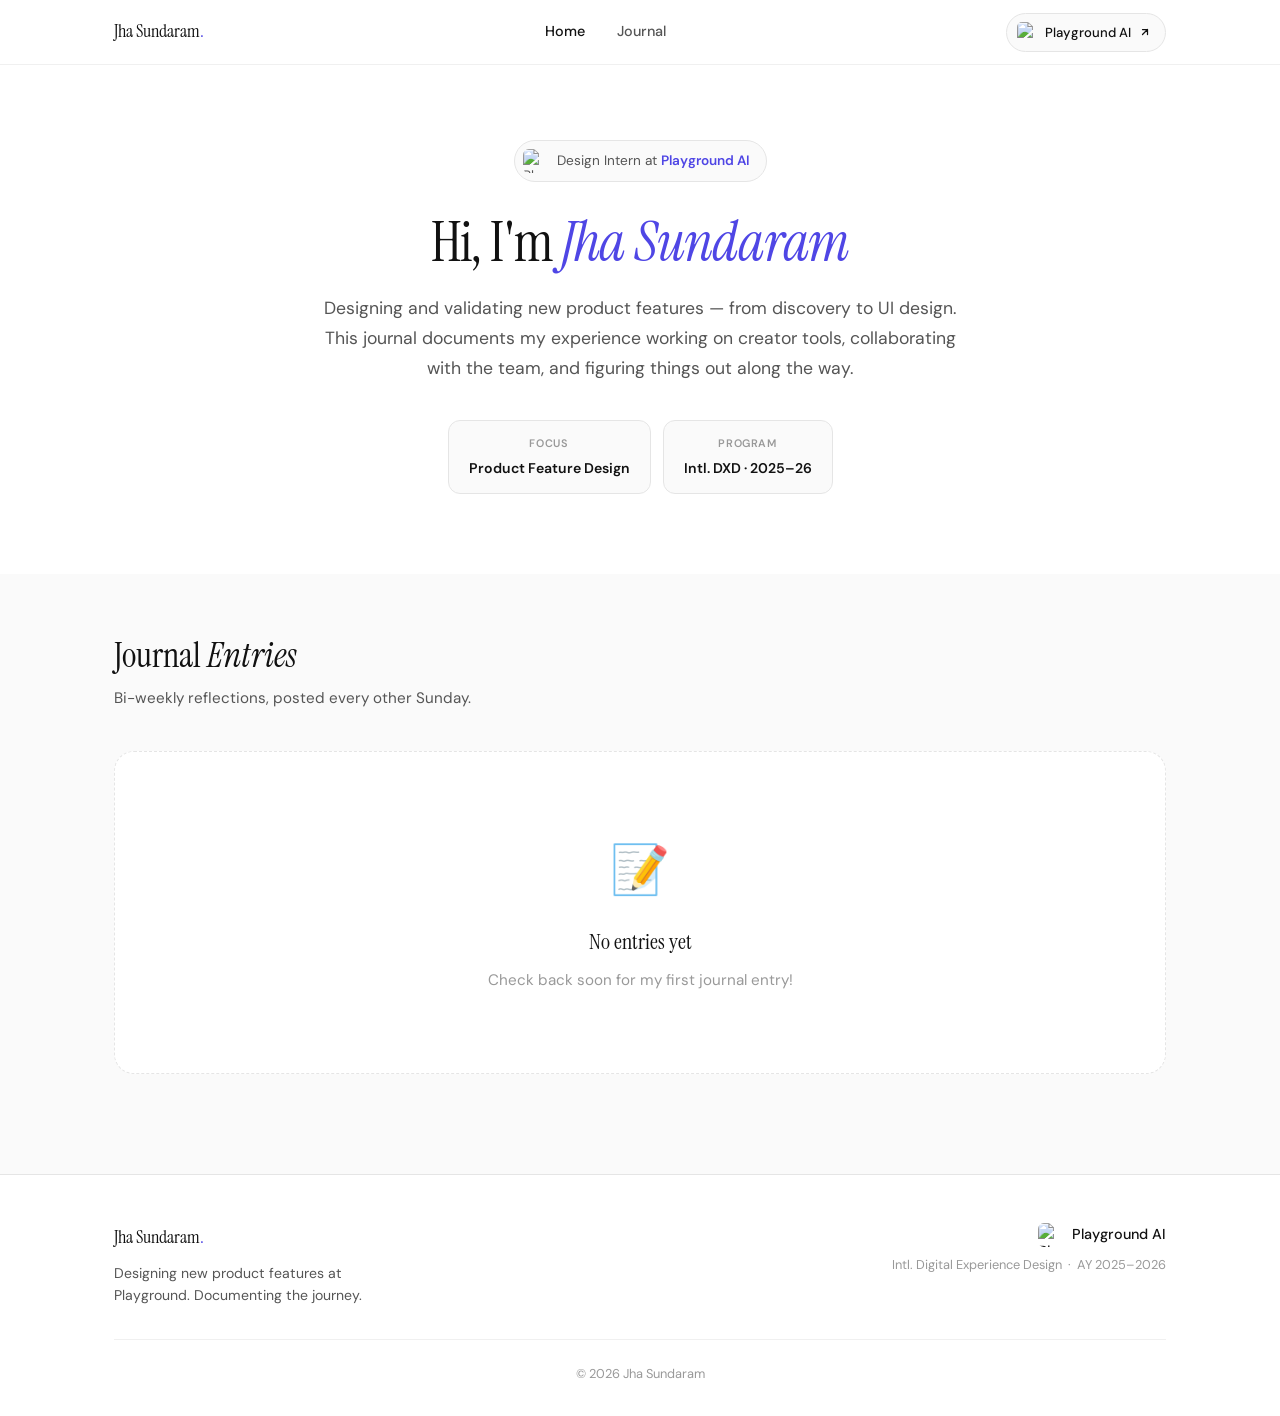
==== index.html @ 13c5e52f "Initial commit: Internship blog with Supabase backend" ====
<!DOCTYPE html>
<html lang="en">
<head>
  <meta charset="UTF-8">
  <meta name="viewport" content="width=device-width, initial-scale=1.0">
  <title>Jha Sundaram — Internship Journal</title>
  <link rel="preconnect" href="https://fonts.googleapis.com">
  <link rel="preconnect" href="https://fonts.gstatic.com" crossorigin>
  <link href="https://fonts.googleapis.com/css2?family=DM+Sans:ital,opsz,wght@0,9..40,400;0,9..40,500;0,9..40,600;0,9..40,700;1,9..40,400;1,9..40,500&family=Instrument+Serif:ital@0;1&display=swap" rel="stylesheet">
  <link rel="stylesheet" href="style.css">
</head>
<body>

  <!-- Navigation -->
  <nav class="nav">
    <div class="nav-container">
      <a href="#" class="nav-logo">Jha Sundaram<span>.</span></a>
      <div class="nav-links">
        <a href="#" class="active">Home</a>
        <a href="#journal">Journal</a>
      </div>
      <a href="https://playground.com" target="_blank" rel="noopener" class="nav-cta">
        <img src="https://cdn-1.webcatalog.io/catalog/playground-ai/playground-ai-icon-filled-256.webp?v=1714776725001" alt="Playground AI" class="nav-cta-logo">
        Playground AI
        <svg width="12" height="12" viewBox="0 0 24 24" fill="none" stroke="currentColor" stroke-width="2.5" stroke-linecap="round" stroke-linejoin="round"><path d="M7 17L17 7M17 7H7M17 7V17"/></svg>
      </a>
      <button class="nav-toggle" id="navToggle" aria-label="Menu">
        <span></span><span></span>
      </button>
    </div>
  </nav>

  <!-- Mobile Menu -->
  <div class="mobile-menu" id="mobileMenu">
    <a href="#">Home</a>
    <a href="#journal">Journal</a>
    <a href="https://playground.com" target="_blank" rel="noopener" class="mobile-cta">Visit Playground AI</a>
  </div>

  <!-- Hero Section -->
  <header class="hero">
    <div class="container">
      <div class="hero-content">
        <div class="hero-eyebrow">
          <img src="https://cdn-1.webcatalog.io/catalog/playground-ai/playground-ai-icon-filled-256.webp?v=1714776725001" alt="Playground AI" class="hero-company-logo">
          <span>Design Intern at <a href="https://playground.com" target="_blank">Playground AI</a></span>
        </div>
        <h1 class="hero-title">
          Hi, I'm <span class="hero-name">Jha Sundaram</span>
        </h1>
        <p class="hero-subtitle">Designing and validating new product features — from discovery to UI design. This journal documents my experience working on creator tools, collaborating with the team, and figuring things out along the way.</p>
        <div class="hero-meta">
          <div class="hero-meta-item">
            <span class="meta-label">Focus</span>
            <span class="meta-value">Product Feature Design</span>
          </div>
          <div class="hero-meta-item">
            <span class="meta-label">Program</span>
            <span class="meta-value">Intl. DXD · 2025–26</span>
          </div>
        </div>
      </div>
    </div>
  </header>

  <!-- Journal Section -->
  <section class="journal" id="journal">
    <div class="container">
      <div class="section-header">
        <div class="section-header-text">
          <h2 class="section-title">Journal <span class="italic">Entries</span></h2>
          <p class="section-subtitle">Bi-weekly reflections, posted every other Sunday.</p>
        </div>
      </div>

      <!-- Posts will be loaded here by JS -->
      <div id="postsContainer">
        <!-- Featured Post Slot -->
        <div class="featured-post" id="featuredPost"></div>
        
        <!-- Posts Grid -->
        <div class="posts-grid" id="postsGrid"></div>
      </div>

      <!-- Empty State -->
      <div class="empty-state" id="emptyState" style="display: none;">
        <div class="empty-icon">📝</div>
        <h3>No entries yet</h3>
        <p>Check back soon for my first journal entry!</p>
      </div>

    </div>
  </section>

  <!-- Footer -->
  <footer class="footer">
    <div class="container">
      <div class="footer-content">
        <div class="footer-left">
          <a href="#" class="footer-logo">Jha Sundaram<span>.</span></a>
          <p class="footer-tagline">Designing new product features at Playground. Documenting the journey.</p>
        </div>
        <div class="footer-right">
          <div class="footer-company">
            <img src="https://cdn-1.webcatalog.io/catalog/playground-ai/playground-ai-icon-filled-256.webp?v=1714776725001" alt="Playground AI" class="footer-company-logo">
            <a href="https://playground.com" target="_blank">Playground AI</a>
          </div>
          <div class="footer-meta">
            <span>Intl. Digital Experience Design</span>
            <span>·</span>
            <span>AY 2025–2026</span>
          </div>
        </div>
      </div>
      <div class="footer-bottom">
        <span>© 2026 Jha Sundaram</span>
      </div>
    </div>
  </footer>

  <!-- Post Modal -->
  <div class="post-modal" id="postModal">
    <div class="post-modal-overlay" id="postModalOverlay"></div>
    <div class="post-modal-content" id="postModalContent">
      <!-- Will be populated by JS -->
    </div>
  </div>

  <script src="https://cdn.jsdelivr.net/npm/@supabase/supabase-js@2"></script>
  <script src="supabase-config.js"></script>
  <script src="script.js"></script>
</body>
</html>
---- style.css ----
/* ============================================
   INTERNSHIP JOURNAL — STYLE SYSTEM
   ============================================ */

:root {
  --color-bg: #FFFFFF;
  --color-bg-alt: #FAFAFA;
  --color-text: #111111;
  --color-text-secondary: #555555;
  --color-text-muted: #999999;
  --color-border: #E5E5E5;
  --color-border-light: #F0F0F0;
  --color-accent: #4F46E5;
  --color-accent-light: #EEF2FF;
  --color-success: #059669;
  --color-success-bg: #ECFDF5;

  --font-body: 'DM Sans', -apple-system, BlinkMacSystemFont, sans-serif;
  --font-heading: 'Instrument Serif', Georgia, serif;

  --shadow-sm: 0 1px 3px rgba(0, 0, 0, 0.04);
  --shadow-md: 0 4px 12px rgba(0, 0, 0, 0.06);
  --shadow-lg: 0 12px 40px rgba(0, 0, 0, 0.1);

  --radius-sm: 8px;
  --radius-md: 12px;
  --radius-lg: 16px;
  --radius-xl: 20px;
  --radius-full: 9999px;

  --ease: cubic-bezier(0.4, 0, 0.2, 1);
  --ease-out: cubic-bezier(0.16, 1, 0.3, 1);
}

/* --- Reset --- */
*, *::before, *::after {
  margin: 0;
  padding: 0;
  box-sizing: border-box;
}

html {
  scroll-behavior: smooth;
  -webkit-font-smoothing: antialiased;
  -moz-osx-font-smoothing: grayscale;
}

body {
  font-family: var(--font-body);
  color: var(--color-text);
  background-color: var(--color-bg);
  line-height: 1.6;
  font-size: 16px;
}

::selection {
  background: var(--color-text);
  color: white;
}

img {
  max-width: 100%;
  display: block;
}

a {
  color: inherit;
  text-decoration: none;
}

.container {
  max-width: 1100px;
  margin: 0 auto;
  padding: 0 24px;
}

.italic {
  font-family: var(--font-heading);
  font-style: italic;
  font-weight: 400;
}

/* --- Navigation --- */
.nav {
  position: fixed;
  top: 0;
  left: 0;
  right: 0;
  z-index: 1000;
  background: rgba(255, 255, 255, 0.95);
  backdrop-filter: blur(10px);
  -webkit-backdrop-filter: blur(10px);
  border-bottom: 1px solid var(--color-border-light);
}

.nav-container {
  max-width: 1100px;
  margin: 0 auto;
  padding: 0 24px;
  display: flex;
  align-items: center;
  justify-content: space-between;
  height: 64px;
}

.nav-logo {
  font-family: var(--font-heading);
  font-size: 1.15rem;
  font-weight: 400;
  color: var(--color-text);
}

.nav-logo span {
  color: var(--color-accent);
}

.nav-links {
  display: flex;
  gap: 32px;
}

.nav-links a {
  font-size: 0.9rem;
  font-weight: 500;
  color: var(--color-text-secondary);
  transition: color 0.2s ease;
}

.nav-links a:hover,
.nav-links a.active {
  color: var(--color-text);
}

.nav-cta {
  display: inline-flex;
  align-items: center;
  gap: 8px;
  padding: 8px 14px 8px 10px;
  background: var(--color-bg-alt);
  border: 1px solid var(--color-border);
  color: var(--color-text);
  font-size: 0.82rem;
  font-weight: 500;
  border-radius: var(--radius-full);
  transition: all 0.2s ease;
}

.nav-cta:hover {
  border-color: var(--color-text-muted);
  background: white;
}

.nav-cta-logo {
  width: 20px;
  height: 20px;
  border-radius: 5px;
}

.nav-toggle {
  display: none;
  flex-direction: column;
  gap: 5px;
  background: none;
  border: none;
  cursor: pointer;
  padding: 8px;
}

.nav-toggle span {
  width: 20px;
  height: 2px;
  background: var(--color-text);
  border-radius: 2px;
  transition: all 0.3s ease;
}

.nav-toggle.active span:first-child {
  transform: rotate(45deg) translate(3px, 5px);
}

.nav-toggle.active span:last-child {
  transform: rotate(-45deg) translate(3px, -5px);
}

.mobile-menu {
  display: none;
  position: fixed;
  top: 64px;
  left: 16px;
  right: 16px;
  background: white;
  padding: 8px;
  flex-direction: column;
  z-index: 999;
  border-radius: var(--radius-lg);
  border: 1px solid var(--color-border);
  box-shadow: var(--shadow-lg);
  opacity: 0;
  pointer-events: none;
  transform: translateY(-8px);
  transition: all 0.2s var(--ease-out);
}

.mobile-menu.open {
  opacity: 1;
  pointer-events: auto;
  transform: translateY(0);
}

.mobile-menu a {
  padding: 14px 16px;
  font-size: 0.95rem;
  font-weight: 500;
  color: var(--color-text-secondary);
  border-radius: var(--radius-md);
}

.mobile-menu a:hover {
  background: var(--color-bg-alt);
}

.mobile-cta {
  margin-top: 8px;
  background: var(--color-accent) !important;
  color: white !important;
  text-align: center;
}

/* --- Hero --- */
.hero {
  padding: 140px 0 80px;
}

.hero-content {
  max-width: 640px;
  margin: 0 auto;
  text-align: center;
}

.hero-eyebrow {
  display: inline-flex;
  align-items: center;
  gap: 10px;
  padding: 8px 16px 8px 8px;
  background: var(--color-bg-alt);
  border: 1px solid var(--color-border);
  border-radius: var(--radius-full);
  font-size: 0.85rem;
  color: var(--color-text-secondary);
  margin-bottom: 28px;
}

.hero-company-logo {
  width: 24px;
  height: 24px;
  border-radius: 6px;
}

.hero-eyebrow a {
  color: var(--color-accent);
  font-weight: 600;
}

.hero-eyebrow a:hover {
  text-decoration: underline;
}

.hero-title {
  font-family: var(--font-heading);
  font-size: clamp(2.5rem, 5vw, 3.5rem);
  font-weight: 400;
  line-height: 1.15;
  margin-bottom: 20px;
  letter-spacing: -0.02em;
}

.hero-name {
  font-style: italic;
  color: var(--color-accent);
}

.hero-subtitle {
  font-size: 1.1rem;
  color: var(--color-text-secondary);
  line-height: 1.7;
  margin-bottom: 36px;
}

.hero-meta {
  display: flex;
  gap: 12px;
  justify-content: center;
}

.hero-meta-item {
  display: flex;
  flex-direction: column;
  gap: 4px;
  padding: 14px 20px;
  background: var(--color-bg-alt);
  border: 1px solid var(--color-border);
  border-radius: var(--radius-md);
}

.meta-label {
  font-size: 0.68rem;
  text-transform: uppercase;
  letter-spacing: 0.06em;
  color: var(--color-text-muted);
  font-weight: 600;
}

.meta-value {
  font-size: 0.88rem;
  font-weight: 600;
  color: var(--color-text);
}

/* --- Journal Section --- */
.journal {
  padding: 60px 0 100px;
  background: var(--color-bg-alt);
}

.section-header {
  margin-bottom: 40px;
}

.section-header-text {
  max-width: 500px;
}

.section-title {
  font-family: var(--font-heading);
  font-size: clamp(1.8rem, 3vw, 2.2rem);
  font-weight: 400;
  line-height: 1.2;
  margin-bottom: 10px;
}

.section-subtitle {
  font-size: 0.95rem;
  color: var(--color-text-secondary);
  line-height: 1.6;
}

/* Empty State */
.empty-state {
  text-align: center;
  padding: 80px 40px;
  background: white;
  border: 1px dashed var(--color-border);
  border-radius: var(--radius-xl);
}

.empty-icon {
  font-size: 3rem;
  margin-bottom: 16px;
}

.empty-state h3 {
  font-family: var(--font-heading);
  font-size: 1.4rem;
  font-weight: 400;
  margin-bottom: 8px;
}

.empty-state p {
  color: var(--color-text-muted);
  font-size: 0.95rem;
}

/* Featured Post */
.featured-post {
  margin-bottom: 32px;
}

.featured-card {
  display: grid;
  grid-template-columns: 1fr 1.2fr;
  background: white;
  border: 1px solid var(--color-border);
  border-radius: var(--radius-xl);
  overflow: hidden;
  cursor: pointer;
  transition: all 0.3s ease;
}

.featured-card:hover {
  border-color: var(--color-text-muted);
  box-shadow: var(--shadow-lg);
}

.featured-image {
  position: relative;
  min-height: 280px;
  overflow: hidden;
}

.featured-image-bg {
  position: absolute;
  inset: 0;
  background: linear-gradient(135deg, var(--color-accent-light) 0%, #F5F0FF 100%);
  display: flex;
  align-items: center;
  justify-content: center;
}

.featured-emoji {
  font-size: 4rem;
}

.featured-badge {
  position: absolute;
  top: 16px;
  left: 16px;
  padding: 6px 12px;
  background: var(--color-text);
  color: white;
  font-size: 0.7rem;
  font-weight: 700;
  border-radius: var(--radius-full);
  text-transform: uppercase;
  letter-spacing: 0.05em;
}

.featured-content {
  padding: 36px;
  display: flex;
  flex-direction: column;
  justify-content: center;
}

.featured-meta {
  display: flex;
  align-items: center;
  gap: 12px;
  margin-bottom: 14px;
}

.week-badge {
  padding: 5px 10px;
  background: var(--color-bg-alt);
  border: 1px solid var(--color-border);
  border-radius: var(--radius-full);
  font-size: 0.7rem;
  font-weight: 700;
  color: var(--color-text);
  text-transform: uppercase;
  letter-spacing: 0.03em;
}

.reading-time {
  font-size: 0.8rem;
  color: var(--color-text-muted);
}

.featured-title {
  font-family: var(--font-heading);
  font-size: 1.5rem;
  font-weight: 400;
  line-height: 1.3;
  margin-bottom: 12px;
  color: var(--color-text);
}

.featured-excerpt {
  font-size: 0.92rem;
  color: var(--color-text-secondary);
  line-height: 1.7;
  margin-bottom: 24px;
}

.featured-footer {
  display: flex;
  flex-wrap: wrap;
  gap: 20px;
  font-size: 0.82rem;
}

.featured-footer-item {
  display: flex;
  flex-direction: column;
  gap: 2px;
}

.featured-footer-label {
  color: var(--color-text-muted);
  font-size: 0.68rem;
  text-transform: uppercase;
  letter-spacing: 0.04em;
}

.featured-footer-value {
  font-weight: 600;
  color: var(--color-text);
}

/* Posts Grid */
.posts-grid {
  display: grid;
  grid-template-columns: repeat(3, 1fr);
  gap: 20px;
}

.post-card {
  background: white;
  border: 1px solid var(--color-border);
  border-radius: var(--radius-lg);
  padding: 24px;
  cursor: pointer;
  transition: all 0.2s ease;
}

.post-card:hover {
  border-color: var(--color-text-muted);
  box-shadow: var(--shadow-md);
  transform: translateY(-3px);
}

.post-card-header {
  display: flex;
  align-items: flex-start;
  justify-content: space-between;
  margin-bottom: 14px;
}

.post-card-icon {
  width: 40px;
  height: 40px;
  background: var(--color-bg-alt);
  border-radius: var(--radius-sm);
  display: flex;
  align-items: center;
  justify-content: center;
  font-size: 1.2rem;
}

.post-card-meta {
  text-align: right;
}

.post-card-week {
  display: block;
  font-size: 0.7rem;
  font-weight: 700;
  color: var(--color-text-muted);
  text-transform: uppercase;
  letter-spacing: 0.03em;
}

.post-card-date {
  font-size: 0.75rem;
  color: var(--color-text-muted);
}

.post-card-title {
  font-family: var(--font-heading);
  font-size: 1.1rem;
  font-weight: 400;
  line-height: 1.35;
  margin-bottom: 10px;
  color: var(--color-text);
}

.post-card-excerpt {
  font-size: 0.85rem;
  color: var(--color-text-secondary);
  line-height: 1.6;
  margin-bottom: 18px;
  display: -webkit-box;
  -webkit-line-clamp: 3;
  -webkit-box-orient: vertical;
  overflow: hidden;
}

.post-card-footer {
  display: flex;
  align-items: center;
  justify-content: space-between;
  padding-top: 14px;
  border-top: 1px solid var(--color-border-light);
}

.post-card-reading {
  font-size: 0.75rem;
  color: var(--color-text-muted);
}

.post-card-arrow {
  width: 28px;
  height: 28px;
  background: var(--color-bg-alt);
  border-radius: 50%;
  display: flex;
  align-items: center;
  justify-content: center;
  color: var(--color-text-muted);
  transition: all 0.2s ease;
}

.post-card:hover .post-card-arrow {
  background: var(--color-text);
  color: white;
}

/* --- Post Modal --- */
.post-modal {
  position: fixed;
  inset: 0;
  z-index: 2000;
  display: flex;
  align-items: flex-start;
  justify-content: center;
  opacity: 0;
  pointer-events: none;
  transition: opacity 0.3s ease;
}

.post-modal.open {
  opacity: 1;
  pointer-events: auto;
}

.post-modal-overlay {
  position: absolute;
  inset: 0;
  background: rgba(0, 0, 0, 0.5);
  backdrop-filter: blur(4px);
}

.post-modal-content {
  position: relative;
  background: white;
  width: 100%;
  max-width: 760px;
  max-height: 100vh;
  overflow-y: auto;
  margin: 0;
  border-radius: 0;
  box-shadow: var(--shadow-lg);
}

@media (min-width: 800px) {
  .post-modal-content {
    margin: 40px auto;
    max-height: calc(100vh - 80px);
    border-radius: var(--radius-xl);
  }
}

.modal-header {
  padding: 32px 40px;
  border-bottom: 1px solid var(--color-border-light);
  position: sticky;
  top: 0;
  background: white;
  z-index: 10;
}

.modal-close {
  display: inline-flex;
  align-items: center;
  gap: 8px;
  padding: 10px 16px;
  background: var(--color-bg-alt);
  border: 1px solid var(--color-border);
  border-radius: var(--radius-full);
  font-size: 0.85rem;
  font-weight: 500;
  color: var(--color-text-secondary);
  cursor: pointer;
  margin-bottom: 24px;
  transition: all 0.2s ease;
  font-family: var(--font-body);
}

.modal-close:hover {
  border-color: var(--color-text-muted);
  color: var(--color-text);
}

.modal-meta {
  display: flex;
  align-items: center;
  gap: 12px;
  margin-bottom: 12px;
}

.modal-title {
  font-family: var(--font-heading);
  font-size: clamp(1.6rem, 3vw, 2rem);
  font-weight: 400;
  line-height: 1.25;
  margin-bottom: 16px;
}

.modal-author {
  display: flex;
  align-items: center;
  gap: 12px;
  font-size: 0.88rem;
}

.modal-author-name {
  font-weight: 600;
  color: var(--color-text);
}

.modal-author-date {
  color: var(--color-text-muted);
}

.modal-author-date::before {
  content: '·';
  margin-right: 12px;
}

.modal-body {
  padding: 32px 40px 48px;
}

.modal-section {
  margin-bottom: 28px;
  padding: 24px;
  background: var(--color-bg-alt);
  border-radius: var(--radius-md);
}

.modal-section h3 {
  font-family: var(--font-heading);
  font-size: 1.1rem;
  font-weight: 400;
  margin-bottom: 14px;
  color: var(--color-text);
  display: flex;
  align-items: center;
  gap: 8px;
}

.modal-section-icon {
  font-size: 1.1rem;
}

.modal-section-content {
  font-size: 0.95rem;
  color: var(--color-text-secondary);
  line-height: 1.75;
}

.modal-section-content p {
  margin-bottom: 12px;
}

.modal-section-content p:last-child {
  margin-bottom: 0;
}

.modal-section-content strong {
  color: var(--color-text);
  font-weight: 600;
}

.modal-section-content em {
  font-style: italic;
}

.modal-section-content a {
  color: var(--color-accent);
  text-decoration: underline;
  text-underline-offset: 2px;
}

.modal-section-highlight {
  background: linear-gradient(135deg, var(--color-accent-light), #F5F0FF);
}

.modal-section-highlight .modal-section-content {
  color: var(--color-text);
}

/* Skills Grid in Modal */
.skills-grid {
  display: grid;
  grid-template-columns: 1fr 1fr;
  gap: 16px;
  margin-bottom: 16px;
}

.skill-card {
  padding: 20px;
  border-radius: var(--radius-sm);
}

.skill-card h4 {
  font-size: 0.85rem;
  font-weight: 600;
  margin-bottom: 12px;
}

.skill-card ul {
  list-style: none;
  font-size: 0.88rem;
  color: var(--color-text-secondary);
}

.skill-card li {
  padding: 4px 0;
  padding-left: 16px;
  position: relative;
}

.skill-card li::before {
  content: '→';
  position: absolute;
  left: 0;
  color: var(--color-text-muted);
  font-size: 0.8rem;
}

.skill-strength {
  background: var(--color-success-bg);
}

.skill-growth {
  background: var(--color-accent-light);
}

.growth-plan {
  font-size: 0.9rem;
  color: var(--color-text-secondary);
  line-height: 1.6;
  margin-top: 12px;
}

/* --- Footer --- */
.footer {
  padding: 48px 0 32px;
  border-top: 1px solid var(--color-border);
}

.footer-content {
  display: flex;
  justify-content: space-between;
  align-items: flex-start;
  gap: 40px;
  margin-bottom: 32px;
}

.footer-logo {
  font-family: var(--font-heading);
  font-size: 1.15rem;
  display: block;
  margin-bottom: 10px;
}

.footer-logo span {
  color: var(--color-accent);
}

.footer-tagline {
  font-size: 0.88rem;
  color: var(--color-text-secondary);
  max-width: 280px;
  line-height: 1.6;
}

.footer-right {
  text-align: right;
}

.footer-company {
  display: flex;
  align-items: center;
  gap: 10px;
  justify-content: flex-end;
  margin-bottom: 8px;
}

.footer-company-logo {
  width: 24px;
  height: 24px;
  border-radius: 6px;
}

.footer-company a {
  font-size: 0.9rem;
  font-weight: 500;
  color: var(--color-text);
}

.footer-company a:hover {
  color: var(--color-accent);
}

.footer-meta {
  display: flex;
  align-items: center;
  gap: 6px;
  font-size: 0.8rem;
  color: var(--color-text-muted);
  justify-content: flex-end;
}

.footer-bottom {
  text-align: center;
  padding-top: 24px;
  border-top: 1px solid var(--color-border-light);
  font-size: 0.8rem;
  color: var(--color-text-muted);
}

/* --- Responsive --- */
@media (max-width: 900px) {
  .featured-card {
    grid-template-columns: 1fr;
  }

  .featured-image {
    min-height: 180px;
  }

  .posts-grid {
    grid-template-columns: repeat(2, 1fr);
  }
}

@media (max-width: 640px) {
  .nav-links,
  .nav-cta {
    display: none;
  }

  .nav-toggle {
    display: flex;
  }

  .mobile-menu {
    display: flex;
  }

  .hero {
    padding: 120px 0 60px;
  }

  .hero-title {
    font-size: 2.2rem;
  }

  .hero-meta {
    flex-direction: column;
    gap: 10px;
    align-items: center;
  }

  .hero-meta-item {
    width: 100%;
    max-width: 280px;
  }

  .posts-grid {
    grid-template-columns: 1fr;
  }

  .featured-content {
    padding: 24px;
  }

  .footer-content {
    flex-direction: column;
    text-align: center;
  }

  .footer-right {
    text-align: center;
  }

  .footer-company {
    justify-content: center;
  }

  .footer-meta {
    justify-content: center;
  }

  .footer-tagline {
    max-width: none;
  }

  .modal-header,
  .modal-body {
    padding: 24px;
  }

  .skills-grid {
    grid-template-columns: 1fr;
  }
}

/* --- Animations --- */
@keyframes fadeInUp {
  from {
    opacity: 0;
    transform: translateY(20px);
  }
  to {
    opacity: 1;
    transform: translateY(0);
  }
}

.hero-content {
  animation: fadeInUp 0.6s var(--ease-out) forwards;
}

.featured-card,
.post-card {
  animation: fadeInUp 0.5s var(--ease-out) forwards;
}

.post-card:nth-child(1) { animation-delay: 0.1s; }
.post-card:nth-child(2) { animation-delay: 0.15s; }
.post-card:nth-child(3) { animation-delay: 0.2s; }
.post-card:nth-child(4) { animation-delay: 0.25s; }
.post-card:nth-child(5) { animation-delay: 0.3s; }
.post-card:nth-child(6) { animation-delay: 0.35s; }
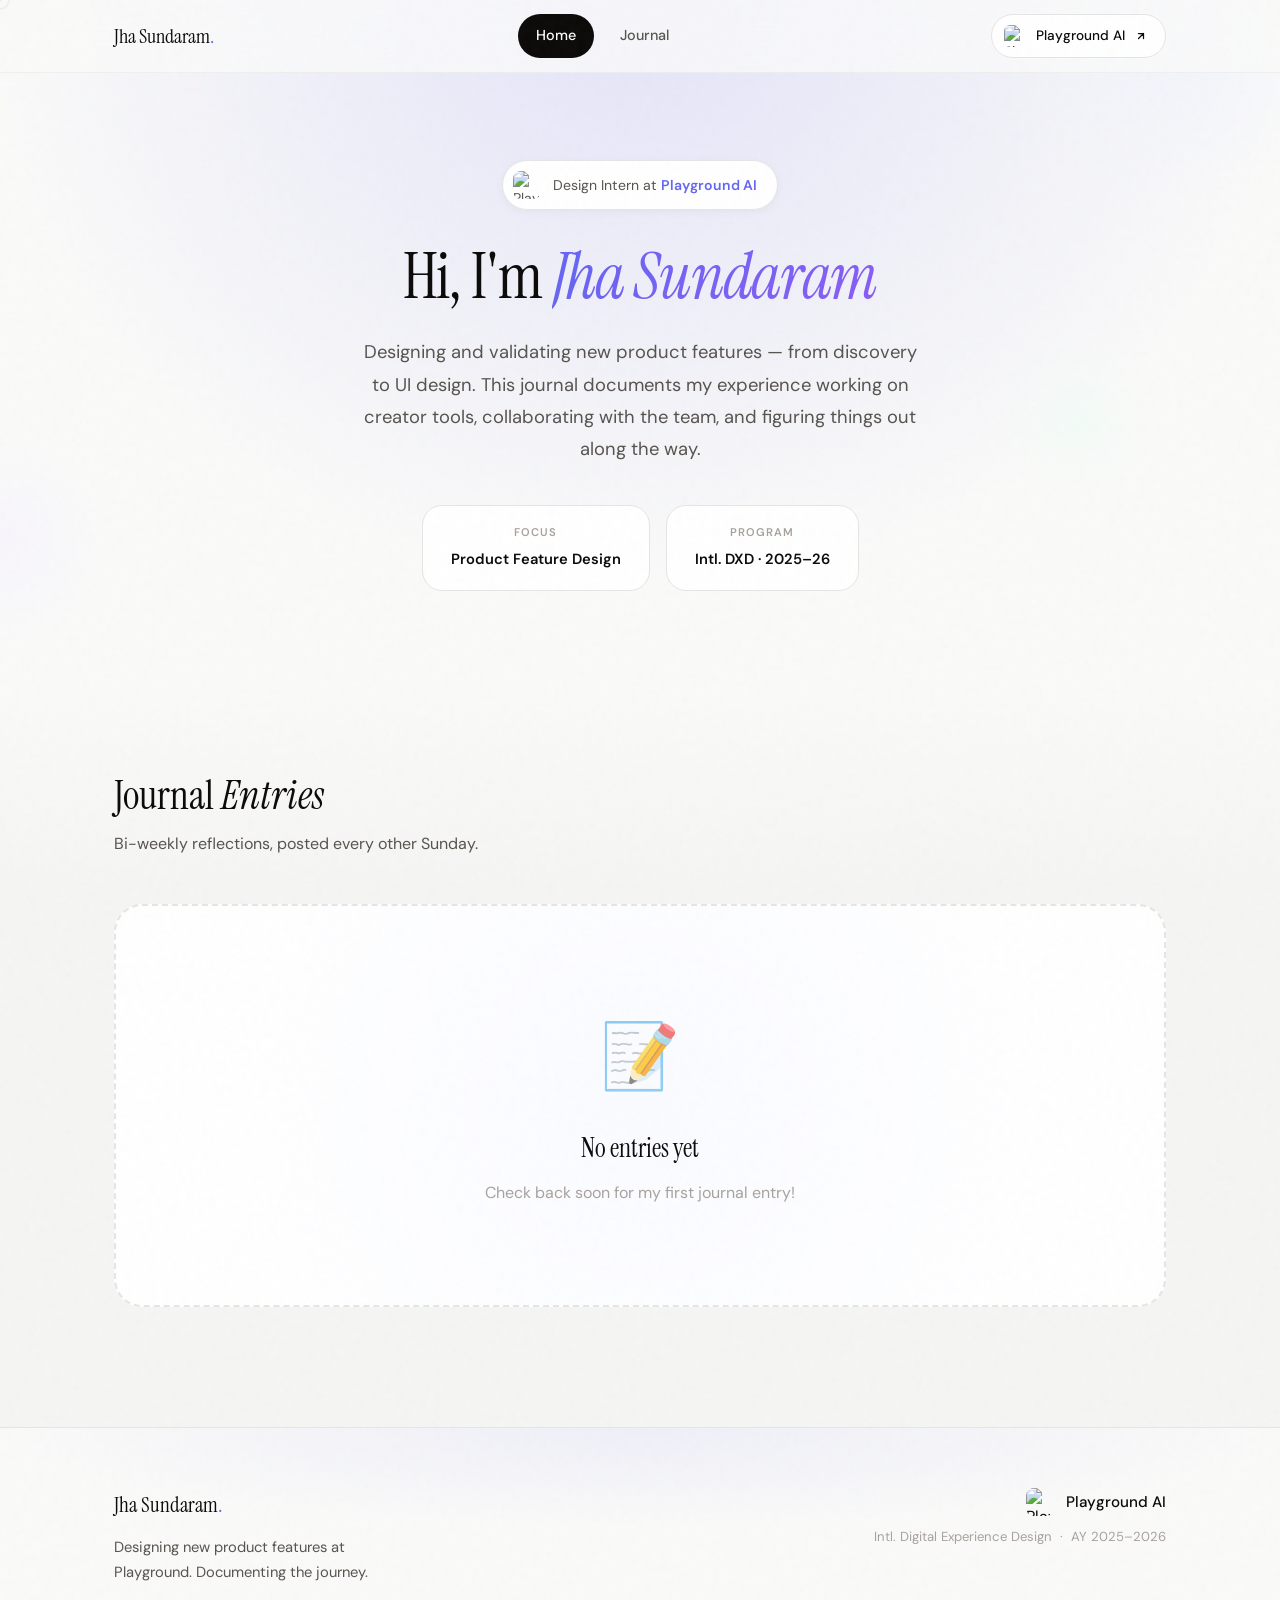
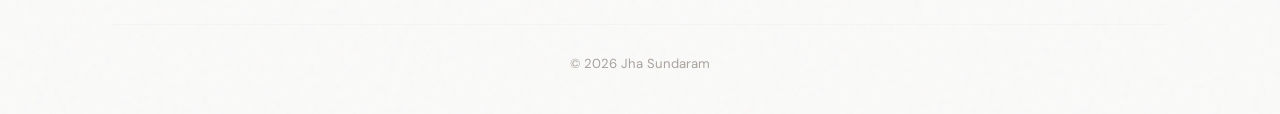
==== commit 6cdf0164: "Add exquisite micro-interactions: custom cursor, 3D cards, scroll reveals, magnetic hover, parallax," ====
--- a/index.html
+++ b/index.html
@@ -16,8 +16,8 @@
     <div class="nav-container">
       <a href="#" class="nav-logo">Jha Sundaram<span>.</span></a>
       <div class="nav-links">
-        <a href="#" class="active">Home</a>
-        <a href="#journal">Journal</a>
+        <a href="#" class="active"><span>Home</span></a>
+        <a href="#journal"><span>Journal</span></a>
       </div>
       <a href="https://playground.com" target="_blank" rel="noopener" class="nav-cta">
         <img src="https://cdn-1.webcatalog.io/catalog/playground-ai/playground-ai-icon-filled-256.webp?v=1714776725001" alt="Playground AI" class="nav-cta-logo">
--- a/style.css
+++ b/style.css
@@ -1,35 +1,123 @@
 /* ============================================
-   INTERNSHIP JOURNAL — STYLE SYSTEM
+   INTERNSHIP JOURNAL — EXQUISITE STYLE SYSTEM
+   Crafted with intention. Every pixel matters.
    ============================================ */
 
 :root {
-  --color-bg: #FFFFFF;
-  --color-bg-alt: #FAFAFA;
-  --color-text: #111111;
-  --color-text-secondary: #555555;
-  --color-text-muted: #999999;
-  --color-border: #E5E5E5;
-  --color-border-light: #F0F0F0;
-  --color-accent: #4F46E5;
+  --color-bg: #FAFAF9;
+  --color-bg-alt: #F5F5F4;
+  --color-bg-card: #FFFFFF;
+  --color-text: #0C0A09;
+  --color-text-secondary: #57534E;
+  --color-text-muted: #A8A29E;
+  --color-border: #E7E5E4;
+  --color-border-light: #F5F5F4;
+  --color-accent: #6366F1;
+  --color-accent-dark: #4F46E5;
   --color-accent-light: #EEF2FF;
   --color-success: #059669;
   --color-success-bg: #ECFDF5;
+  --color-glow: rgba(99, 102, 241, 0.15);
 
   --font-body: 'DM Sans', -apple-system, BlinkMacSystemFont, sans-serif;
   --font-heading: 'Instrument Serif', Georgia, serif;
 
-  --shadow-sm: 0 1px 3px rgba(0, 0, 0, 0.04);
-  --shadow-md: 0 4px 12px rgba(0, 0, 0, 0.06);
-  --shadow-lg: 0 12px 40px rgba(0, 0, 0, 0.1);
-
-  --radius-sm: 8px;
-  --radius-md: 12px;
-  --radius-lg: 16px;
-  --radius-xl: 20px;
+  --shadow-xs: 0 1px 2px rgba(0, 0, 0, 0.03);
+  --shadow-sm: 0 2px 8px rgba(0, 0, 0, 0.04);
+  --shadow-md: 0 8px 24px rgba(0, 0, 0, 0.06);
+  --shadow-lg: 0 16px 48px rgba(0, 0, 0, 0.08);
+  --shadow-xl: 0 24px 64px rgba(0, 0, 0, 0.12);
+  --shadow-glow: 0 0 60px var(--color-glow);
+
+  --radius-sm: 10px;
+  --radius-md: 14px;
+  --radius-lg: 20px;
+  --radius-xl: 28px;
   --radius-full: 9999px;
 
   --ease: cubic-bezier(0.4, 0, 0.2, 1);
   --ease-out: cubic-bezier(0.16, 1, 0.3, 1);
+  --ease-spring: cubic-bezier(0.34, 1.56, 0.64, 1);
+  --ease-smooth: cubic-bezier(0.65, 0, 0.35, 1);
+
+  --duration-fast: 0.15s;
+  --duration-normal: 0.3s;
+  --duration-slow: 0.5s;
+}
+
+/* --- Custom Cursor --- */
+.cursor {
+  position: fixed;
+  width: 20px;
+  height: 20px;
+  border: 2px solid var(--color-text);
+  border-radius: 50%;
+  pointer-events: none;
+  z-index: 9999;
+  transition: transform 0.15s var(--ease-out), 
+              width 0.2s var(--ease-out), 
+              height 0.2s var(--ease-out),
+              border-color 0.2s ease,
+              background 0.2s ease;
+  transform: translate(-50%, -50%);
+  mix-blend-mode: difference;
+}
+
+.cursor::after {
+  content: '';
+  position: absolute;
+  top: 50%;
+  left: 50%;
+  width: 4px;
+  height: 4px;
+  background: var(--color-text);
+  border-radius: 50%;
+  transform: translate(-50%, -50%);
+  transition: transform 0.2s var(--ease-out), opacity 0.2s ease;
+}
+
+.cursor.hover {
+  width: 50px;
+  height: 50px;
+  border-color: var(--color-accent);
+  background: rgba(99, 102, 241, 0.1);
+}
+
+.cursor.hover::after {
+  transform: translate(-50%, -50%) scale(0);
+}
+
+.cursor.click {
+  transform: translate(-50%, -50%) scale(0.8);
+}
+
+@media (pointer: coarse) {
+  .cursor { display: none; }
+}
+
+/* --- Scroll Progress --- */
+.scroll-progress {
+  position: fixed;
+  top: 0;
+  left: 0;
+  height: 3px;
+  background: linear-gradient(90deg, var(--color-accent), #8B5CF6);
+  z-index: 10000;
+  transform-origin: left;
+  transform: scaleX(0);
+}
+
+/* --- Grain Texture --- */
+.grain {
+  position: fixed;
+  top: -100%;
+  left: -100%;
+  width: 300%;
+  height: 300%;
+  background-image: url("data:image/svg+xml,%3Csvg viewBox='0 0 400 400' xmlns='http://www.w3.org/2000/svg'%3E%3Cfilter id='noiseFilter'%3E%3CfeTurbulence type='fractalNoise' baseFrequency='0.9' numOctaves='4' stitchTiles='stitch'/%3E%3C/filter%3E%3Crect width='100%25' height='100%25' filter='url(%23noiseFilter)'/%3E%3C/svg%3E");
+  opacity: 0.03;
+  pointer-events: none;
+  z-index: 9998;
 }
 
 /* --- Reset --- */
@@ -51,10 +139,21 @@
   background-color: var(--color-bg);
   line-height: 1.6;
   font-size: 16px;
+  overflow-x: hidden;
+}
+
+@media (min-width: 768px) {
+  body {
+    cursor: none;
+  }
+  
+  a, button, [data-cursor="pointer"] {
+    cursor: none;
+  }
 }
 
 ::selection {
-  background: var(--color-text);
+  background: var(--color-accent);
   color: white;
 }
 
@@ -79,6 +178,23 @@
   font-style: italic;
   font-weight: 400;
 }
+
+/* --- Reveal Animation Classes --- */
+.reveal {
+  opacity: 0;
+  transform: translateY(40px);
+  transition: opacity 0.8s var(--ease-out), transform 0.8s var(--ease-out);
+}
+
+.reveal.visible {
+  opacity: 1;
+  transform: translateY(0);
+}
+
+.reveal-delay-1 { transition-delay: 0.1s; }
+.reveal-delay-2 { transition-delay: 0.2s; }
+.reveal-delay-3 { transition-delay: 0.3s; }
+.reveal-delay-4 { transition-delay: 0.4s; }
 
 /* --- Navigation --- */
 .nav {
@@ -87,10 +203,20 @@
   left: 0;
   right: 0;
   z-index: 1000;
-  background: rgba(255, 255, 255, 0.95);
-  backdrop-filter: blur(10px);
-  -webkit-backdrop-filter: blur(10px);
-  border-bottom: 1px solid var(--color-border-light);
+  background: rgba(250, 250, 249, 0.8);
+  backdrop-filter: blur(20px) saturate(180%);
+  -webkit-backdrop-filter: blur(20px) saturate(180%);
+  border-bottom: 1px solid rgba(0, 0, 0, 0.04);
+  transition: transform 0.4s var(--ease-out), background 0.3s ease;
+}
+
+.nav.hidden {
+  transform: translateY(-100%);
+}
+
+.nav.scrolled {
+  background: rgba(250, 250, 249, 0.95);
+  box-shadow: var(--shadow-sm);
 }
 
 .nav-container {
@@ -100,60 +226,129 @@
   display: flex;
   align-items: center;
   justify-content: space-between;
-  height: 64px;
+  height: 72px;
 }
 
 .nav-logo {
   font-family: var(--font-heading);
-  font-size: 1.15rem;
+  font-size: 1.25rem;
   font-weight: 400;
   color: var(--color-text);
+  position: relative;
+  transition: transform 0.3s var(--ease-spring);
+}
+
+.nav-logo:hover {
+  transform: scale(1.02);
 }
 
 .nav-logo span {
   color: var(--color-accent);
+  display: inline-block;
+  transition: transform 0.3s var(--ease-spring);
+}
+
+.nav-logo:hover span {
+  transform: rotate(-12deg) scale(1.2);
 }
 
 .nav-links {
   display: flex;
-  gap: 32px;
+  gap: 8px;
 }
 
 .nav-links a {
   font-size: 0.9rem;
   font-weight: 500;
   color: var(--color-text-secondary);
-  transition: color 0.2s ease;
+  padding: 10px 18px;
+  border-radius: var(--radius-full);
+  position: relative;
+  transition: color 0.2s ease, background 0.2s ease;
+}
+
+.nav-links a::before {
+  content: '';
+  position: absolute;
+  inset: 0;
+  background: var(--color-text);
+  border-radius: var(--radius-full);
+  transform: scale(0);
+  transition: transform 0.3s var(--ease-out);
+}
+
+.nav-links a:hover::before,
+.nav-links a.active::before {
+  transform: scale(1);
 }
 
 .nav-links a:hover,
 .nav-links a.active {
-  color: var(--color-text);
+  color: white;
+}
+
+.nav-links a span {
+  position: relative;
+  z-index: 1;
 }
 
 .nav-cta {
   display: inline-flex;
   align-items: center;
-  gap: 8px;
-  padding: 8px 14px 8px 10px;
-  background: var(--color-bg-alt);
+  gap: 10px;
+  padding: 10px 18px 10px 12px;
+  background: var(--color-bg-card);
   border: 1px solid var(--color-border);
   color: var(--color-text);
-  font-size: 0.82rem;
+  font-size: 0.85rem;
   font-weight: 500;
   border-radius: var(--radius-full);
-  transition: all 0.2s ease;
+  transition: all 0.3s var(--ease-out);
+  position: relative;
+  overflow: hidden;
+}
+
+.nav-cta::before {
+  content: '';
+  position: absolute;
+  inset: 0;
+  background: linear-gradient(135deg, var(--color-accent-light), #F5F0FF);
+  opacity: 0;
+  transition: opacity 0.3s ease;
 }
 
 .nav-cta:hover {
-  border-color: var(--color-text-muted);
-  background: white;
+  border-color: var(--color-accent);
+  transform: translateY(-2px);
+  box-shadow: var(--shadow-md), 0 0 20px var(--color-glow);
+}
+
+.nav-cta:hover::before {
+  opacity: 1;
+}
+
+.nav-cta > * {
+  position: relative;
+  z-index: 1;
+}
+
+.nav-cta svg {
+  transition: transform 0.3s var(--ease-spring);
+}
+
+.nav-cta:hover svg {
+  transform: translate(2px, -2px);
 }
 
 .nav-cta-logo {
-  width: 20px;
-  height: 20px;
-  border-radius: 5px;
+  width: 22px;
+  height: 22px;
+  border-radius: 6px;
+  transition: transform 0.3s var(--ease-spring);
+}
+
+.nav-cta:hover .nav-cta-logo {
+  transform: rotate(-8deg) scale(1.1);
 }
 
 .nav-toggle {
@@ -164,14 +359,16 @@
   border: none;
   cursor: pointer;
   padding: 8px;
+  position: relative;
 }
 
 .nav-toggle span {
-  width: 20px;
+  width: 22px;
   height: 2px;
   background: var(--color-text);
   border-radius: 2px;
-  transition: all 0.3s ease;
+  transition: all 0.3s var(--ease-out);
+  transform-origin: center;
 }
 
 .nav-toggle.active span:first-child {
@@ -185,145 +382,306 @@
 .mobile-menu {
   display: none;
   position: fixed;
-  top: 64px;
+  top: 72px;
   left: 16px;
   right: 16px;
-  background: white;
-  padding: 8px;
+  background: var(--color-bg-card);
+  padding: 12px;
   flex-direction: column;
   z-index: 999;
   border-radius: var(--radius-lg);
   border: 1px solid var(--color-border);
-  box-shadow: var(--shadow-lg);
+  box-shadow: var(--shadow-xl);
   opacity: 0;
   pointer-events: none;
-  transform: translateY(-8px);
-  transition: all 0.2s var(--ease-out);
+  transform: translateY(-16px) scale(0.96);
+  transition: all 0.3s var(--ease-out);
 }
 
 .mobile-menu.open {
   opacity: 1;
   pointer-events: auto;
-  transform: translateY(0);
+  transform: translateY(0) scale(1);
 }
 
 .mobile-menu a {
-  padding: 14px 16px;
-  font-size: 0.95rem;
+  padding: 16px 20px;
+  font-size: 1rem;
   font-weight: 500;
   color: var(--color-text-secondary);
   border-radius: var(--radius-md);
+  transition: all 0.2s ease;
 }
 
 .mobile-menu a:hover {
   background: var(--color-bg-alt);
+  color: var(--color-text);
 }
 
 .mobile-cta {
   margin-top: 8px;
-  background: var(--color-accent) !important;
+  background: var(--color-text) !important;
   color: white !important;
   text-align: center;
 }
 
 /* --- Hero --- */
 .hero {
-  padding: 140px 0 80px;
+  padding: 160px 0 100px;
+  position: relative;
+  overflow: hidden;
+}
+
+.hero::before {
+  content: '';
+  position: absolute;
+  top: 0;
+  left: 50%;
+  transform: translateX(-50%);
+  width: 120%;
+  height: 100%;
+  background: radial-gradient(ellipse at 50% 0%, var(--color-glow) 0%, transparent 60%);
+  pointer-events: none;
 }
 
 .hero-content {
-  max-width: 640px;
+  max-width: 680px;
   margin: 0 auto;
   text-align: center;
+  position: relative;
 }
 
 .hero-eyebrow {
   display: inline-flex;
   align-items: center;
-  gap: 10px;
-  padding: 8px 16px 8px 8px;
-  background: var(--color-bg-alt);
+  gap: 12px;
+  padding: 10px 20px 10px 10px;
+  background: var(--color-bg-card);
   border: 1px solid var(--color-border);
   border-radius: var(--radius-full);
-  font-size: 0.85rem;
+  font-size: 0.88rem;
   color: var(--color-text-secondary);
-  margin-bottom: 28px;
+  margin-bottom: 32px;
+  box-shadow: var(--shadow-sm);
+  transition: all 0.4s var(--ease-out);
+}
+
+.hero-eyebrow:hover {
+  transform: translateY(-2px);
+  box-shadow: var(--shadow-md);
+  border-color: var(--color-accent);
 }
 
 .hero-company-logo {
-  width: 24px;
-  height: 24px;
-  border-radius: 6px;
+  width: 28px;
+  height: 28px;
+  border-radius: 8px;
+  transition: transform 0.4s var(--ease-spring);
+}
+
+.hero-eyebrow:hover .hero-company-logo {
+  transform: rotate(-12deg) scale(1.1);
 }
 
 .hero-eyebrow a {
   color: var(--color-accent);
   font-weight: 600;
-}
-
-.hero-eyebrow a:hover {
-  text-decoration: underline;
+  position: relative;
+}
+
+.hero-eyebrow a::after {
+  content: '';
+  position: absolute;
+  bottom: -2px;
+  left: 0;
+  width: 100%;
+  height: 2px;
+  background: var(--color-accent);
+  transform: scaleX(0);
+  transform-origin: right;
+  transition: transform 0.3s var(--ease-out);
+}
+
+.hero-eyebrow a:hover::after {
+  transform: scaleX(1);
+  transform-origin: left;
 }
 
 .hero-title {
   font-family: var(--font-heading);
-  font-size: clamp(2.5rem, 5vw, 3.5rem);
+  font-size: clamp(2.8rem, 6vw, 4rem);
   font-weight: 400;
-  line-height: 1.15;
-  margin-bottom: 20px;
+  line-height: 1.1;
+  margin-bottom: 24px;
   letter-spacing: -0.02em;
+}
+
+.hero-title .word {
+  display: inline-block;
+  overflow: hidden;
+  vertical-align: bottom;
+}
+
+.hero-title .word-inner {
+  display: inline-block;
+  transform: translateY(100%);
+  animation: wordReveal 0.8s var(--ease-out) forwards;
+}
+
+.hero-title .word:nth-child(1) .word-inner { animation-delay: 0.1s; }
+.hero-title .word:nth-child(2) .word-inner { animation-delay: 0.15s; }
+.hero-title .word:nth-child(3) .word-inner { animation-delay: 0.2s; }
+.hero-title .word:nth-child(4) .word-inner { animation-delay: 0.25s; }
+
+@keyframes wordReveal {
+  to { transform: translateY(0); }
 }
 
 .hero-name {
   font-style: italic;
-  color: var(--color-accent);
+  background: linear-gradient(135deg, var(--color-accent) 0%, #8B5CF6 100%);
+  -webkit-background-clip: text;
+  -webkit-text-fill-color: transparent;
+  background-clip: text;
+  position: relative;
 }
 
 .hero-subtitle {
-  font-size: 1.1rem;
+  font-size: 1.15rem;
   color: var(--color-text-secondary);
-  line-height: 1.7;
-  margin-bottom: 36px;
+  line-height: 1.75;
+  margin-bottom: 40px;
+  max-width: 560px;
+  margin-left: auto;
+  margin-right: auto;
 }
 
 .hero-meta {
   display: flex;
-  gap: 12px;
+  gap: 16px;
   justify-content: center;
 }
 
 .hero-meta-item {
   display: flex;
   flex-direction: column;
-  gap: 4px;
-  padding: 14px 20px;
-  background: var(--color-bg-alt);
+  gap: 6px;
+  padding: 18px 28px;
+  background: var(--color-bg-card);
   border: 1px solid var(--color-border);
-  border-radius: var(--radius-md);
+  border-radius: var(--radius-lg);
+  transition: all 0.4s var(--ease-out);
+  position: relative;
+  overflow: hidden;
+}
+
+.hero-meta-item::before {
+  content: '';
+  position: absolute;
+  inset: 0;
+  background: linear-gradient(135deg, var(--color-accent-light) 0%, transparent 100%);
+  opacity: 0;
+  transition: opacity 0.3s ease;
+}
+
+.hero-meta-item:hover {
+  transform: translateY(-4px);
+  border-color: var(--color-accent);
+  box-shadow: var(--shadow-md), 0 0 30px var(--color-glow);
+}
+
+.hero-meta-item:hover::before {
+  opacity: 1;
+}
+
+.hero-meta-item > * {
+  position: relative;
 }
 
 .meta-label {
-  font-size: 0.68rem;
+  font-size: 0.7rem;
   text-transform: uppercase;
-  letter-spacing: 0.06em;
+  letter-spacing: 0.08em;
   color: var(--color-text-muted);
   font-weight: 600;
 }
 
 .meta-value {
-  font-size: 0.88rem;
+  font-size: 0.92rem;
   font-weight: 600;
   color: var(--color-text);
 }
 
+/* --- Floating Elements --- */
+.floating-shapes {
+  position: absolute;
+  inset: 0;
+  pointer-events: none;
+  overflow: hidden;
+}
+
+.floating-shape {
+  position: absolute;
+  border-radius: 50%;
+  opacity: 0.5;
+  animation: float 20s infinite;
+}
+
+.floating-shape:nth-child(1) {
+  width: 300px;
+  height: 300px;
+  background: radial-gradient(circle, var(--color-accent-light) 0%, transparent 70%);
+  top: -100px;
+  right: -50px;
+  animation-delay: 0s;
+}
+
+.floating-shape:nth-child(2) {
+  width: 200px;
+  height: 200px;
+  background: radial-gradient(circle, #F5F0FF 0%, transparent 70%);
+  bottom: 50px;
+  left: -100px;
+  animation-delay: -5s;
+}
+
+.floating-shape:nth-child(3) {
+  width: 150px;
+  height: 150px;
+  background: radial-gradient(circle, #ECFDF5 0%, transparent 70%);
+  top: 50%;
+  right: 10%;
+  animation-delay: -10s;
+}
+
+@keyframes float {
+  0%, 100% { transform: translate(0, 0) rotate(0deg); }
+  25% { transform: translate(20px, -30px) rotate(5deg); }
+  50% { transform: translate(-10px, 20px) rotate(-5deg); }
+  75% { transform: translate(30px, 10px) rotate(3deg); }
+}
+
 /* --- Journal Section --- */
 .journal {
-  padding: 60px 0 100px;
+  padding: 80px 0 120px;
   background: var(--color-bg-alt);
+  position: relative;
+}
+
+.journal::before {
+  content: '';
+  position: absolute;
+  top: 0;
+  left: 0;
+  right: 0;
+  height: 200px;
+  background: linear-gradient(to bottom, var(--color-bg) 0%, transparent 100%);
+  pointer-events: none;
 }
 
 .section-header {
-  margin-bottom: 40px;
+  margin-bottom: 48px;
+  position: relative;
 }
 
 .section-header-text {
@@ -332,14 +690,14 @@
 
 .section-title {
   font-family: var(--font-heading);
-  font-size: clamp(1.8rem, 3vw, 2.2rem);
+  font-size: clamp(2rem, 4vw, 2.5rem);
   font-weight: 400;
   line-height: 1.2;
-  margin-bottom: 10px;
+  margin-bottom: 12px;
 }
 
 .section-subtitle {
-  font-size: 0.95rem;
+  font-size: 1rem;
   color: var(--color-text-secondary);
   line-height: 1.6;
 }
@@ -347,85 +705,135 @@
 /* Empty State */
 .empty-state {
   text-align: center;
-  padding: 80px 40px;
-  background: white;
-  border: 1px dashed var(--color-border);
+  padding: 100px 40px;
+  background: var(--color-bg-card);
+  border: 2px dashed var(--color-border);
   border-radius: var(--radius-xl);
+  position: relative;
+  overflow: hidden;
+}
+
+.empty-state::before {
+  content: '';
+  position: absolute;
+  inset: 0;
+  background: radial-gradient(circle at 50% 50%, var(--color-accent-light) 0%, transparent 70%);
+  opacity: 0.3;
 }
 
 .empty-icon {
-  font-size: 3rem;
-  margin-bottom: 16px;
+  font-size: 4rem;
+  margin-bottom: 20px;
+  display: inline-block;
+  animation: bounce 2s infinite;
+}
+
+@keyframes bounce {
+  0%, 100% { transform: translateY(0); }
+  50% { transform: translateY(-10px); }
 }
 
 .empty-state h3 {
   font-family: var(--font-heading);
-  font-size: 1.4rem;
+  font-size: 1.6rem;
   font-weight: 400;
-  margin-bottom: 8px;
+  margin-bottom: 10px;
+  position: relative;
 }
 
 .empty-state p {
   color: var(--color-text-muted);
-  font-size: 0.95rem;
+  font-size: 1rem;
+  position: relative;
 }
 
 /* Featured Post */
 .featured-post {
-  margin-bottom: 32px;
+  margin-bottom: 40px;
 }
 
 .featured-card {
   display: grid;
-  grid-template-columns: 1fr 1.2fr;
-  background: white;
+  grid-template-columns: 1fr 1.3fr;
+  background: var(--color-bg-card);
   border: 1px solid var(--color-border);
   border-radius: var(--radius-xl);
   overflow: hidden;
   cursor: pointer;
-  transition: all 0.3s ease;
+  transition: all 0.5s var(--ease-out);
+  position: relative;
+  transform-style: preserve-3d;
+  perspective: 1000px;
+}
+
+.featured-card::before {
+  content: '';
+  position: absolute;
+  inset: -1px;
+  background: linear-gradient(135deg, var(--color-accent), #8B5CF6);
+  border-radius: var(--radius-xl);
+  z-index: -1;
+  opacity: 0;
+  transition: opacity 0.4s ease;
+}
+
+.featured-card:hover::before {
+  opacity: 1;
 }
 
 .featured-card:hover {
-  border-color: var(--color-text-muted);
-  box-shadow: var(--shadow-lg);
+  border-color: transparent;
+  transform: translateY(-8px);
+  box-shadow: var(--shadow-xl), 0 0 60px var(--color-glow);
 }
 
 .featured-image {
   position: relative;
-  min-height: 280px;
+  min-height: 320px;
   overflow: hidden;
 }
 
 .featured-image-bg {
   position: absolute;
   inset: 0;
-  background: linear-gradient(135deg, var(--color-accent-light) 0%, #F5F0FF 100%);
+  background: linear-gradient(135deg, var(--color-accent-light) 0%, #F5F0FF 50%, #ECFDF5 100%);
   display: flex;
   align-items: center;
   justify-content: center;
+  transition: transform 0.6s var(--ease-out);
+}
+
+.featured-card:hover .featured-image-bg {
+  transform: scale(1.05);
 }
 
 .featured-emoji {
-  font-size: 4rem;
+  font-size: 5rem;
+  transition: transform 0.5s var(--ease-spring);
+  filter: drop-shadow(0 10px 30px rgba(0, 0, 0, 0.1));
+}
+
+.featured-card:hover .featured-emoji {
+  transform: scale(1.2) rotate(-8deg);
 }
 
 .featured-badge {
   position: absolute;
-  top: 16px;
-  left: 16px;
-  padding: 6px 12px;
+  top: 20px;
+  left: 20px;
+  padding: 8px 16px;
   background: var(--color-text);
   color: white;
-  font-size: 0.7rem;
+  font-size: 0.72rem;
   font-weight: 700;
   border-radius: var(--radius-full);
   text-transform: uppercase;
-  letter-spacing: 0.05em;
+  letter-spacing: 0.06em;
+  box-shadow: var(--shadow-md);
 }
 
 .featured-content {
-  padding: 36px;
+  padding: 44px;
   display: flex;
   flex-direction: column;
   justify-content: center;
@@ -434,61 +842,69 @@
 .featured-meta {
   display: flex;
   align-items: center;
-  gap: 12px;
-  margin-bottom: 14px;
+  gap: 14px;
+  margin-bottom: 18px;
 }
 
 .week-badge {
-  padding: 5px 10px;
+  padding: 6px 14px;
   background: var(--color-bg-alt);
   border: 1px solid var(--color-border);
   border-radius: var(--radius-full);
-  font-size: 0.7rem;
+  font-size: 0.72rem;
   font-weight: 700;
   color: var(--color-text);
   text-transform: uppercase;
-  letter-spacing: 0.03em;
+  letter-spacing: 0.04em;
+  transition: all 0.3s ease;
+}
+
+.featured-card:hover .week-badge {
+  background: var(--color-accent);
+  border-color: var(--color-accent);
+  color: white;
 }
 
 .reading-time {
-  font-size: 0.8rem;
+  font-size: 0.82rem;
   color: var(--color-text-muted);
 }
 
 .featured-title {
   font-family: var(--font-heading);
-  font-size: 1.5rem;
+  font-size: 1.7rem;
   font-weight: 400;
-  line-height: 1.3;
-  margin-bottom: 12px;
+  line-height: 1.25;
+  margin-bottom: 14px;
   color: var(--color-text);
+  transition: color 0.3s ease;
 }
 
 .featured-excerpt {
-  font-size: 0.92rem;
+  font-size: 0.95rem;
   color: var(--color-text-secondary);
-  line-height: 1.7;
-  margin-bottom: 24px;
+  line-height: 1.75;
+  margin-bottom: 28px;
 }
 
 .featured-footer {
   display: flex;
   flex-wrap: wrap;
-  gap: 20px;
-  font-size: 0.82rem;
+  gap: 24px;
+  font-size: 0.85rem;
 }
 
 .featured-footer-item {
   display: flex;
   flex-direction: column;
-  gap: 2px;
+  gap: 4px;
 }
 
 .featured-footer-label {
   color: var(--color-text-muted);
-  font-size: 0.68rem;
+  font-size: 0.7rem;
   text-transform: uppercase;
-  letter-spacing: 0.04em;
+  letter-spacing: 0.05em;
 }
 
 .featured-footer-value {
@@ -500,40 +916,83 @@
 .posts-grid {
   display: grid;
   grid-template-columns: repeat(3, 1fr);
-  gap: 20px;
+  gap: 24px;
 }
 
 .post-card {
-  background: white;
+  background: var(--color-bg-card);
   border: 1px solid var(--color-border);
   border-radius: var(--radius-lg);
-  padding: 24px;
+  padding: 28px;
   cursor: pointer;
-  transition: all 0.2s ease;
+  transition: all 0.4s var(--ease-out);
+  position: relative;
+  overflow: hidden;
+}
+
+.post-card::before {
+  content: '';
+  position: absolute;
+  top: 0;
+  left: 0;
+  right: 0;
+  height: 3px;
+  background: linear-gradient(90deg, var(--color-accent), #8B5CF6);
+  transform: scaleX(0);
+  transform-origin: left;
+  transition: transform 0.4s var(--ease-out);
+}
+
+.post-card::after {
+  content: '';
+  position: absolute;
+  inset: 0;
+  background: radial-gradient(circle at 50% 0%, var(--color-glow) 0%, transparent 60%);
+  opacity: 0;
+  transition: opacity 0.4s ease;
 }
 
 .post-card:hover {
-  border-color: var(--color-text-muted);
-  box-shadow: var(--shadow-md);
-  transform: translateY(-3px);
+  border-color: var(--color-accent);
+  transform: translateY(-6px);
+  box-shadow: var(--shadow-lg), 0 0 40px var(--color-glow);
+}
+
+.post-card:hover::before {
+  transform: scaleX(1);
+}
+
+.post-card:hover::after {
+  opacity: 1;
+}
+
+.post-card > * {
+  position: relative;
+  z-index: 1;
 }
 
 .post-card-header {
   display: flex;
   align-items: flex-start;
   justify-content: space-between;
-  margin-bottom: 14px;
+  margin-bottom: 18px;
 }
 
 .post-card-icon {
-  width: 40px;
-  height: 40px;
-  background: var(--color-bg-alt);
-  border-radius: var(--radius-sm);
+  width: 48px;
+  height: 48px;
+  background: linear-gradient(135deg, var(--color-accent-light), #F5F0FF);
+  border-radius: var(--radius-md);
   display: flex;
   align-items: center;
   justify-content: center;
-  font-size: 1.2rem;
+  font-size: 1.4rem;
+  transition: all 0.4s var(--ease-spring);
+}
+
+.post-card:hover .post-card-icon {
+  transform: scale(1.1) rotate(-8deg);
+  background: linear-gradient(135deg, var(--color-accent), #8B5CF6);
 }
 
 .post-card-meta {
@@ -542,32 +1001,37 @@
 
 .post-card-week {
   display: block;
-  font-size: 0.7rem;
+  font-size: 0.72rem;
   font-weight: 700;
   color: var(--color-text-muted);
   text-transform: uppercase;
-  letter-spacing: 0.03em;
+  letter-spacing: 0.04em;
+  transition: color 0.3s ease;
+}
+
+.post-card:hover .post-card-week {
+  color: var(--color-accent);
 }
 
 .post-card-date {
-  font-size: 0.75rem;
+  font-size: 0.78rem;
   color: var(--color-text-muted);
 }
 
 .post-card-title {
   font-family: var(--font-heading);
-  font-size: 1.1rem;
+  font-size: 1.15rem;
   font-weight: 400;
   line-height: 1.35;
-  margin-bottom: 10px;
+  margin-bottom: 12px;
   color: var(--color-text);
 }
 
 .post-card-excerpt {
-  font-size: 0.85rem;
+  font-size: 0.88rem;
   color: var(--color-text-secondary);
-  line-height: 1.6;
-  margin-bottom: 18px;
+  line-height: 1.65;
+  margin-bottom: 20px;
   display: -webkit-box;
   -webkit-line-clamp: 3;
   -webkit-box-orient: vertical;
@@ -578,30 +1042,31 @@
   display: flex;
   align-items: center;
   justify-content: space-between;
-  padding-top: 14px;
+  padding-top: 18px;
   border-top: 1px solid var(--color-border-light);
 }
 
 .post-card-reading {
-  font-size: 0.75rem;
+  font-size: 0.78rem;
   color: var(--color-text-muted);
 }
 
 .post-card-arrow {
-  width: 28px;
-  height: 28px;
+  width: 32px;
+  height: 32px;
   background: var(--color-bg-alt);
   border-radius: 50%;
   display: flex;
   align-items: center;
   justify-content: center;
   color: var(--color-text-muted);
-  transition: all 0.2s ease;
+  transition: all 0.3s var(--ease-spring);
 }
 
 .post-card:hover .post-card-arrow {
   background: var(--color-text);
   color: white;
+  transform: translateX(4px);
 }
 
 /* --- Post Modal --- */
@@ -614,7 +1079,7 @@
   justify-content: center;
   opacity: 0;
   pointer-events: none;
-  transition: opacity 0.3s ease;
+  transition: opacity 0.4s var(--ease-out);
 }
 
 .post-modal.open {
@@ -625,81 +1090,97 @@
 .post-modal-overlay {
   position: absolute;
   inset: 0;
-  background: rgba(0, 0, 0, 0.5);
-  backdrop-filter: blur(4px);
+  background: rgba(12, 10, 9, 0.6);
+  backdrop-filter: blur(8px);
+  -webkit-backdrop-filter: blur(8px);
 }
 
 .post-modal-content {
   position: relative;
-  background: white;
+  background: var(--color-bg-card);
   width: 100%;
-  max-width: 760px;
+  max-width: 800px;
   max-height: 100vh;
   overflow-y: auto;
   margin: 0;
   border-radius: 0;
-  box-shadow: var(--shadow-lg);
-}
-
-@media (min-width: 800px) {
+  box-shadow: var(--shadow-xl);
+  transform: translateY(40px) scale(0.95);
+  transition: transform 0.5s var(--ease-out);
+}
+
+.post-modal.open .post-modal-content {
+  transform: translateY(0) scale(1);
+}
+
+@media (min-width: 860px) {
   .post-modal-content {
-    margin: 40px auto;
-    max-height: calc(100vh - 80px);
+    margin: 48px auto;
+    max-height: calc(100vh - 96px);
     border-radius: var(--radius-xl);
   }
 }
 
 .modal-header {
-  padding: 32px 40px;
+  padding: 40px 48px;
   border-bottom: 1px solid var(--color-border-light);
   position: sticky;
   top: 0;
-  background: white;
+  background: var(--color-bg-card);
   z-index: 10;
 }
 
 .modal-close {
   display: inline-flex;
   align-items: center;
-  gap: 8px;
-  padding: 10px 16px;
+  gap: 10px;
+  padding: 12px 20px;
   background: var(--color-bg-alt);
   border: 1px solid var(--color-border);
   border-radius: var(--radius-full);
-  font-size: 0.85rem;
+  font-size: 0.88rem;
   font-weight: 500;
   color: var(--color-text-secondary);
   cursor: pointer;
-  margin-bottom: 24px;
-  transition: all 0.2s ease;
+  margin-bottom: 28px;
+  transition: all 0.3s var(--ease-out);
   font-family: var(--font-body);
 }
 
 .modal-close:hover {
-  border-color: var(--color-text-muted);
+  border-color: var(--color-text);
   color: var(--color-text);
+  transform: translateX(-4px);
+}
+
+.modal-close svg {
+  transition: transform 0.3s var(--ease-out);
+}
+
+.modal-close:hover svg {
+  transform: translateX(-4px);
 }
 
 .modal-meta {
   display: flex;
   align-items: center;
-  gap: 12px;
-  margin-bottom: 12px;
+  gap: 14px;
+  margin-bottom: 14px;
 }
 
 .modal-title {
   font-family: var(--font-heading);
-  font-size: clamp(1.6rem, 3vw, 2rem);
+  font-size: clamp(1.8rem, 4vw, 2.2rem);
   font-weight: 400;
-  line-height: 1.25;
-  margin-bottom: 16px;
+  line-height: 1.2;
+  margin-bottom: 18px;
 }
 
 .modal-author {
   display: flex;
   align-items: center;
-  gap: 12px;
-  font-size: 0.88rem;
+  gap: 14px;
+  font-size: 0.92rem;
 }
 
 .modal-author-name {
@@ -713,43 +1194,48 @@
 
 .modal-author-date::before {
   content: '·';
-  margin-right: 12px;
+  margin-right: 14px;
 }
 
 .modal-body {
-  padding: 32px 40px 48px;
+  padding: 40px 48px 56px;
 }
 
 .modal-section {
-  margin-bottom: 28px;
-  padding: 24px;
+  margin-bottom: 32px;
+  padding: 28px;
   background: var(--color-bg-alt);
-  border-radius: var(--radius-md);
+  border-radius: var(--radius-lg);
+  transition: all 0.3s ease;
+}
+
+.modal-section:hover {
+  transform: translateX(4px);
 }
 
 .modal-section h3 {
   font-family: var(--font-heading);
-  font-size: 1.1rem;
+  font-size: 1.15rem;
   font-weight: 400;
+  margin-bottom: 16px;
+  color: var(--color-text);
+  display: flex;
+  align-items: center;
+  gap: 10px;
+}
+
+.modal-section-icon {
+  font-size: 1.2rem;
+}
+
+.modal-section-content {
+  font-size: 0.98rem;
+  color: var(--color-text-secondary);
+  line-height: 1.8;
+}
+
+.modal-section-content p {
   margin-bottom: 14px;
-  color: var(--color-text);
-  display: flex;
-  align-items: center;
-  gap: 8px;
-}
-
-.modal-section-icon {
-  font-size: 1.1rem;
-}
-
-.modal-section-content {
-  font-size: 0.95rem;
-  color: var(--color-text-secondary);
-  line-height: 1.75;
-}
-
-.modal-section-content p {
-  margin-bottom: 12px;
 }
 
 .modal-section-content p:last-child {
@@ -765,14 +1251,40 @@
   font-style: italic;
 }
 
+.modal-section-content ul {
+  margin: 12px 0;
+  padding-left: 20px;
+}
+
+.modal-section-content li {
+  margin-bottom: 8px;
+}
+
 .modal-section-content a {
   color: var(--color-accent);
   text-decoration: underline;
-  text-underline-offset: 2px;
+  text-underline-offset: 3px;
+  text-decoration-thickness: 2px;
+  transition: text-decoration-color 0.2s ease;
+}
+
+.modal-section-content a:hover {
+  text-decoration-color: transparent;
 }
 
 .modal-section-highlight {
-  background: linear-gradient(135deg, var(--color-accent-light), #F5F0FF);
+  background: linear-gradient(135deg, var(--color-accent-light) 0%, #F5F0FF 50%, #ECFDF5 100%);
+  position: relative;
+  overflow: hidden;
+}
+
+.modal-section-highlight::before {
+  content: '✨';
+  position: absolute;
+  top: 20px;
+  right: 20px;
+  font-size: 2rem;
+  opacity: 0.3;
 }
 
 .modal-section-highlight .modal-section-content {
@@ -783,30 +1295,35 @@
 .skills-grid {
   display: grid;
   grid-template-columns: 1fr 1fr;
-  gap: 16px;
-  margin-bottom: 16px;
+  gap: 18px;
+  margin-bottom: 18px;
 }
 
 .skill-card {
-  padding: 20px;
-  border-radius: var(--radius-sm);
+  padding: 24px;
+  border-radius: var(--radius-md);
+  transition: transform 0.3s var(--ease-out);
+}
+
+.skill-card:hover {
+  transform: translateY(-2px);
 }
 
 .skill-card h4 {
-  font-size: 0.85rem;
+  font-size: 0.88rem;
   font-weight: 600;
-  margin-bottom: 12px;
+  margin-bottom: 14px;
 }
 
 .skill-card ul {
   list-style: none;
-  font-size: 0.88rem;
+  font-size: 0.9rem;
   color: var(--color-text-secondary);
 }
 
 .skill-card li {
-  padding: 4px 0;
-  padding-left: 16px;
+  padding: 6px 0;
+  padding-left: 20px;
   position: relative;
 }
 
@@ -815,54 +1332,92 @@
   position: absolute;
   left: 0;
   color: var(--color-text-muted);
-  font-size: 0.8rem;
+  font-size: 0.85rem;
 }
 
 .skill-strength {
   background: var(--color-success-bg);
 }
 
+.skill-strength h4 {
+  color: var(--color-success);
+}
+
 .skill-growth {
   background: var(--color-accent-light);
 }
 
+.skill-growth h4 {
+  color: var(--color-accent);
+}
+
 .growth-plan {
-  font-size: 0.9rem;
+  font-size: 0.92rem;
   color: var(--color-text-secondary);
-  line-height: 1.6;
-  margin-top: 12px;
+  line-height: 1.7;
+  margin-top: 14px;
+  padding: 16px;
+  background: rgba(255, 255, 255, 0.5);
+  border-radius: var(--radius-sm);
 }
 
 /* --- Footer --- */
 .footer {
-  padding: 48px 0 32px;
+  padding: 60px 0 40px;
+  background: var(--color-bg);
   border-top: 1px solid var(--color-border);
+  position: relative;
+}
+
+.footer::before {
+  content: '';
+  position: absolute;
+  top: 0;
+  left: 50%;
+  transform: translateX(-50%);
+  width: 100%;
+  height: 100px;
+  background: radial-gradient(ellipse at 50% 0%, var(--color-glow) 0%, transparent 70%);
+  opacity: 0.5;
+  pointer-events: none;
 }
 
 .footer-content {
   display: flex;
   justify-content: space-between;
   align-items: flex-start;
-  gap: 40px;
-  margin-bottom: 32px;
+  gap: 48px;
+  margin-bottom: 40px;
+  position: relative;
 }
 
 .footer-logo {
   font-family: var(--font-heading);
-  font-size: 1.15rem;
+  font-size: 1.3rem;
   display: block;
-  margin-bottom: 10px;
+  margin-bottom: 14px;
+  transition: transform 0.3s var(--ease-spring);
+}
+
+.footer-logo:hover {
+  transform: scale(1.02);
 }
 
 .footer-logo span {
   color: var(--color-accent);
+  display: inline-block;
+  transition: transform 0.3s var(--ease-spring);
+}
+
+.footer-logo:hover span {
+  transform: rotate(-12deg) scale(1.2);
 }
 
 .footer-tagline {
-  font-size: 0.88rem;
+  font-size: 0.92rem;
   color: var(--color-text-secondary);
-  max-width: 280px;
-  line-height: 1.6;
+  max-width: 300px;
+  line-height: 1.65;
 }
 
 .footer-right {
@@ -872,41 +1427,59 @@
 .footer-company {
   display: flex;
   align-items: center;
-  gap: 10px;
+  gap: 12px;
   justify-content: flex-end;
-  margin-bottom: 8px;
+  margin-bottom: 10px;
 }
 
 .footer-company-logo {
-  width: 24px;
-  height: 24px;
-  border-radius: 6px;
+  width: 28px;
+  height: 28px;
+  border-radius: 8px;
+  transition: transform 0.3s var(--ease-spring);
+}
+
+.footer-company:hover .footer-company-logo {
+  transform: rotate(-8deg) scale(1.1);
 }
 
 .footer-company a {
-  font-size: 0.9rem;
+  font-size: 0.95rem;
   font-weight: 500;
   color: var(--color-text);
-}
-
-.footer-company a:hover {
-  color: var(--color-accent);
+  position: relative;
+}
+
+.footer-company a::after {
+  content: '';
+  position: absolute;
+  bottom: -2px;
+  left: 0;
+  width: 100%;
+  height: 2px;
+  background: var(--color-accent);
+  transform: scaleX(0);
+  transition: transform 0.3s var(--ease-out);
+}
+
+.footer-company a:hover::after {
+  transform: scaleX(1);
 }
 
 .footer-meta {
   display: flex;
   align-items: center;
-  gap: 6px;
-  font-size: 0.8rem;
+  gap: 8px;
+  font-size: 0.82rem;
   color: var(--color-text-muted);
   justify-content: flex-end;
 }
 
 .footer-bottom {
   text-align: center;
-  padding-top: 24px;
+  padding-top: 28px;
   border-top: 1px solid var(--color-border-light);
-  font-size: 0.8rem;
+  font-size: 0.82rem;
   color: var(--color-text-muted);
 }
 
@@ -917,7 +1490,7 @@
   }
 
   .featured-image {
-    min-height: 180px;
+    min-height: 200px;
   }
 
   .posts-grid {
@@ -940,22 +1513,22 @@
   }
 
   .hero {
-    padding: 120px 0 60px;
+    padding: 140px 0 80px;
   }
 
   .hero-title {
-    font-size: 2.2rem;
+    font-size: 2.4rem;
   }
 
   .hero-meta {
     flex-direction: column;
-    gap: 10px;
+    gap: 12px;
     align-items: center;
   }
 
   .hero-meta-item {
     width: 100%;
-    max-width: 280px;
+    max-width: 300px;
   }
 
   .posts-grid {
@@ -963,16 +1536,18 @@
   }
 
   .featured-content {
-    padding: 24px;
+    padding: 28px;
   }
 
   .footer-content {
     flex-direction: column;
     text-align: center;
+    gap: 32px;
   }
 
   .footer-right {
     text-align: center;
+    width: 100%;
   }
 
   .footer-company {
@@ -981,6 +1556,7 @@
 
   .footer-meta {
     justify-content: center;
+    flex-wrap: wrap;
   }
 
   .footer-tagline {
@@ -989,7 +1565,7 @@
 
   .modal-header,
   .modal-body {
-    padding: 24px;
+    padding: 28px;
   }
 
   .skills-grid {
@@ -997,30 +1573,57 @@
   }
 }
 
-/* --- Animations --- */
-@keyframes fadeInUp {
-  from {
-    opacity: 0;
-    transform: translateY(20px);
-  }
-  to {
-    opacity: 1;
-    transform: translateY(0);
-  }
-}
-
-.hero-content {
-  animation: fadeInUp 0.6s var(--ease-out) forwards;
-}
-
-.featured-card,
-.post-card {
-  animation: fadeInUp 0.5s var(--ease-out) forwards;
-}
-
-.post-card:nth-child(1) { animation-delay: 0.1s; }
-.post-card:nth-child(2) { animation-delay: 0.15s; }
-.post-card:nth-child(3) { animation-delay: 0.2s; }
-.post-card:nth-child(4) { animation-delay: 0.25s; }
-.post-card:nth-child(5) { animation-delay: 0.3s; }
-.post-card:nth-child(6) { animation-delay: 0.35s; }
+/* --- Scrollbar --- */
+::-webkit-scrollbar {
+  width: 10px;
+}
+
+::-webkit-scrollbar-track {
+  background: var(--color-bg-alt);
+}
+
+::-webkit-scrollbar-thumb {
+  background: var(--color-border);
+  border-radius: var(--radius-full);
+  border: 2px solid var(--color-bg-alt);
+}
+
+::-webkit-scrollbar-thumb:hover {
+  background: var(--color-text-muted);
+}
+
+/* --- Selection Highlight Animation --- */
+@keyframes selectionPulse {
+  0%, 100% { background: var(--color-accent); }
+  50% { background: #8B5CF6; }
+}
+
+/* --- Loading State --- */
+.loading {
+  position: relative;
+  overflow: hidden;
+}
+
+.loading::after {
+  content: '';
+  position: absolute;
+  inset: 0;
+  background: linear-gradient(90deg, transparent, rgba(255, 255, 255, 0.4), transparent);
+  animation: shimmer 1.5s infinite;
+}
+
+@keyframes shimmer {
+  0% { transform: translateX(-100%); }
+  100% { transform: translateX(100%); }
+}
+
+/* --- Print Styles --- */
+@media print {
+  .nav, .cursor, .grain, .scroll-progress, .floating-shapes {
+    display: none !important;
+  }
+  
+  .hero {
+    padding-top: 40px;
+  }
+}
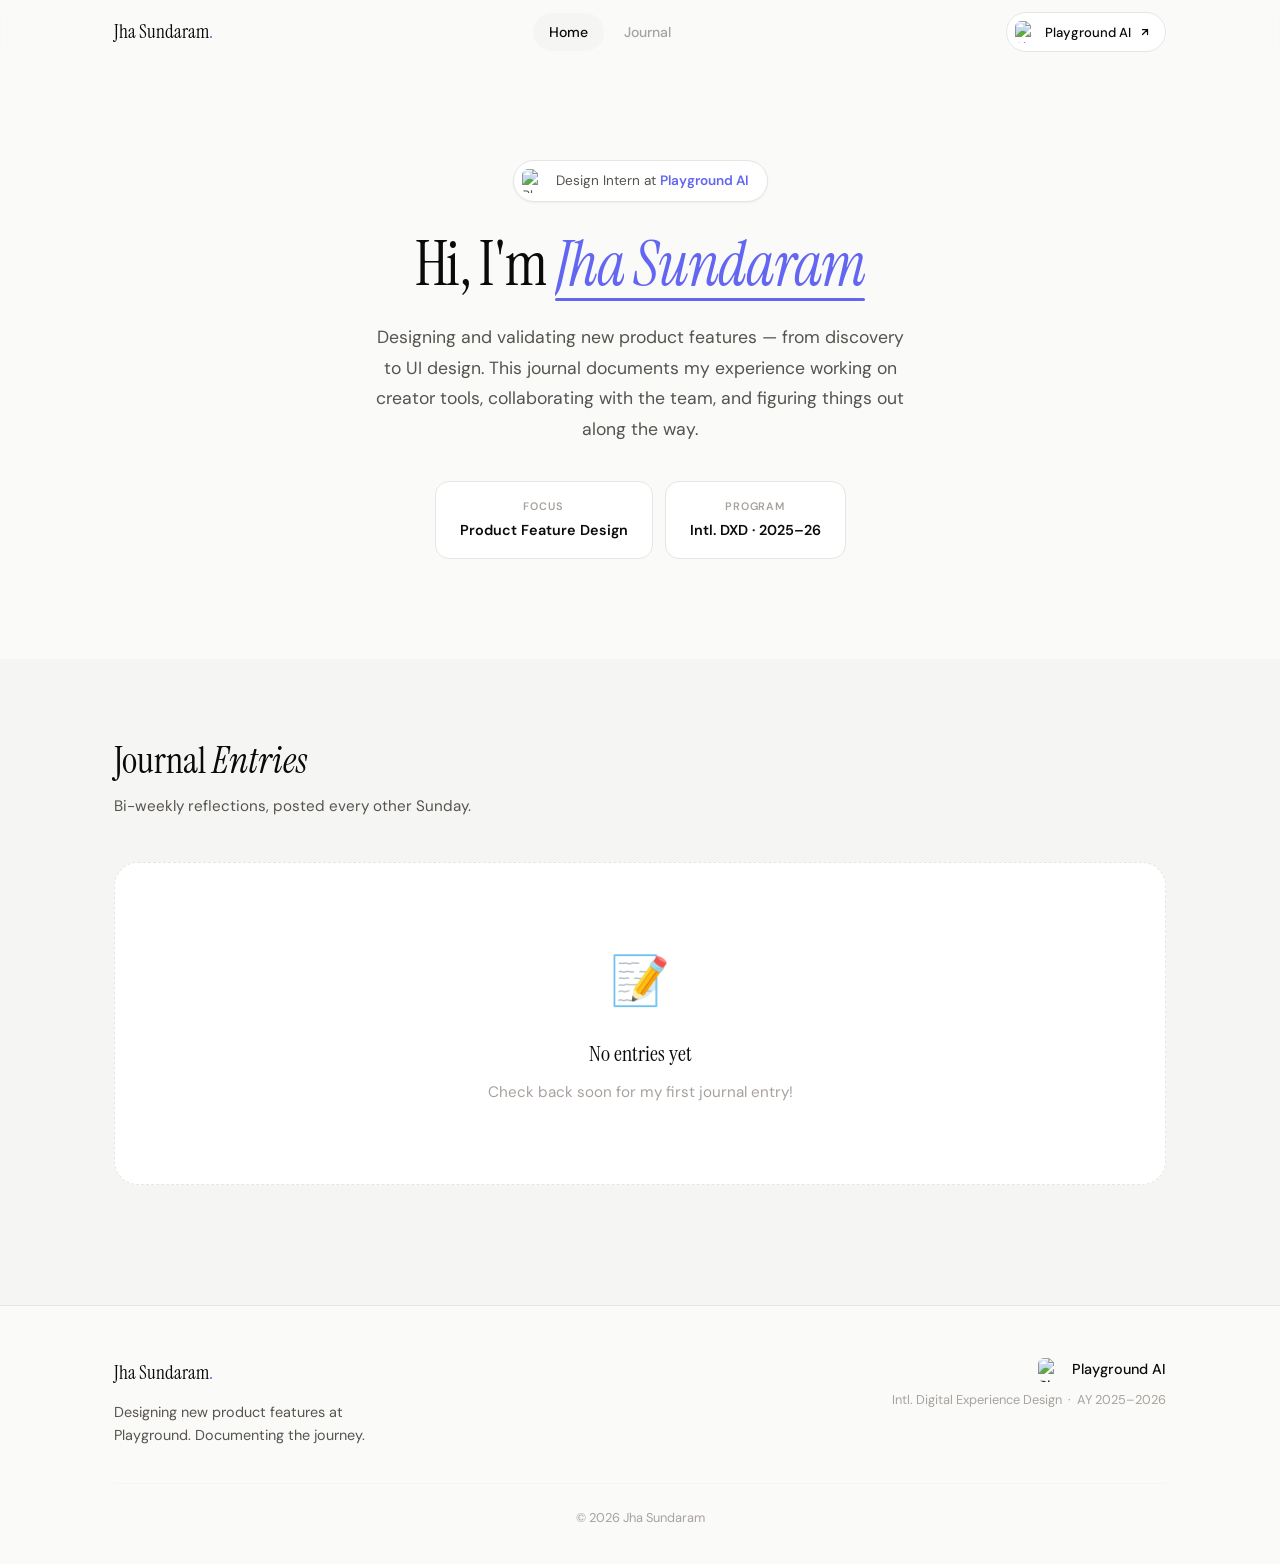
==== commit 2e57e080: "Fix incognito: use direct fetch() to Supabase REST API, drop CDN dependency for public page" ====
--- a/index.html
+++ b/index.html
@@ -126,7 +126,6 @@
     </div>
   </div>
 
-  <script src="https://cdn.jsdelivr.net/npm/@supabase/supabase-js@2"></script>
   <script src="supabase-config.js"></script>
   <script src="script.js"></script>
 </body>
--- a/style.css
+++ b/style.css
@@ -1,6 +1,6 @@
 /* ============================================
-   INTERNSHIP JOURNAL — EXQUISITE STYLE SYSTEM
-   Crafted with intention. Every pixel matters.
+   INTERNSHIP JOURNAL — REFINED STYLE SYSTEM
+   Less is more. Every detail earned.
    ============================================ */
 
 :root {
@@ -13,211 +13,107 @@
   --color-border: #E7E5E4;
   --color-border-light: #F5F5F4;
   --color-accent: #6366F1;
-  --color-accent-dark: #4F46E5;
   --color-accent-light: #EEF2FF;
   --color-success: #059669;
   --color-success-bg: #ECFDF5;
-  --color-glow: rgba(99, 102, 241, 0.15);
 
   --font-body: 'DM Sans', -apple-system, BlinkMacSystemFont, sans-serif;
   --font-heading: 'Instrument Serif', Georgia, serif;
 
-  --shadow-xs: 0 1px 2px rgba(0, 0, 0, 0.03);
-  --shadow-sm: 0 2px 8px rgba(0, 0, 0, 0.04);
-  --shadow-md: 0 8px 24px rgba(0, 0, 0, 0.06);
-  --shadow-lg: 0 16px 48px rgba(0, 0, 0, 0.08);
-  --shadow-xl: 0 24px 64px rgba(0, 0, 0, 0.12);
-  --shadow-glow: 0 0 60px var(--color-glow);
+  --shadow-sm: 0 1px 3px rgba(0,0,0,0.04), 0 1px 2px rgba(0,0,0,0.02);
+  --shadow-md: 0 4px 16px rgba(0,0,0,0.05);
+  --shadow-lg: 0 12px 40px rgba(0,0,0,0.08);
 
   --radius-sm: 10px;
   --radius-md: 14px;
   --radius-lg: 20px;
-  --radius-xl: 28px;
+  --radius-xl: 24px;
   --radius-full: 9999px;
 
-  --ease: cubic-bezier(0.4, 0, 0.2, 1);
   --ease-out: cubic-bezier(0.16, 1, 0.3, 1);
   --ease-spring: cubic-bezier(0.34, 1.56, 0.64, 1);
-  --ease-smooth: cubic-bezier(0.65, 0, 0.35, 1);
-
-  --duration-fast: 0.15s;
-  --duration-normal: 0.3s;
-  --duration-slow: 0.5s;
-}
-
-/* --- Custom Cursor --- */
-.cursor {
-  position: fixed;
-  width: 20px;
-  height: 20px;
-  border: 2px solid var(--color-text);
-  border-radius: 50%;
-  pointer-events: none;
-  z-index: 9999;
-  transition: transform 0.15s var(--ease-out), 
-              width 0.2s var(--ease-out), 
-              height 0.2s var(--ease-out),
-              border-color 0.2s ease,
-              background 0.2s ease;
-  transform: translate(-50%, -50%);
-  mix-blend-mode: difference;
-}
-
-.cursor::after {
-  content: '';
-  position: absolute;
-  top: 50%;
-  left: 50%;
-  width: 4px;
-  height: 4px;
-  background: var(--color-text);
-  border-radius: 50%;
-  transform: translate(-50%, -50%);
-  transition: transform 0.2s var(--ease-out), opacity 0.2s ease;
-}
-
-.cursor.hover {
-  width: 50px;
-  height: 50px;
-  border-color: var(--color-accent);
-  background: rgba(99, 102, 241, 0.1);
-}
-
-.cursor.hover::after {
-  transform: translate(-50%, -50%) scale(0);
-}
-
-.cursor.click {
-  transform: translate(-50%, -50%) scale(0.8);
-}
-
-@media (pointer: coarse) {
-  .cursor { display: none; }
-}
-
-/* --- Scroll Progress --- */
+}
+
+/* ─── Reset ────────────────────────────────── */
+*, *::before, *::after { margin: 0; padding: 0; box-sizing: border-box; }
+
+html {
+  scroll-behavior: smooth;
+  -webkit-font-smoothing: antialiased;
+  -moz-osx-font-smoothing: grayscale;
+}
+
+body {
+  font-family: var(--font-body);
+  color: var(--color-text);
+  background: var(--color-bg);
+  line-height: 1.6;
+  font-size: 16px;
+  overflow-x: hidden;
+}
+
+::selection { background: var(--color-text); color: #fff; }
+img { max-width: 100%; display: block; }
+a { color: inherit; text-decoration: none; }
+
+.container { max-width: 1100px; margin: 0 auto; padding: 0 24px; }
+.italic { font-family: var(--font-heading); font-style: italic; font-weight: 400; }
+
+/* ─── Scroll Progress ─────────────────────── */
 .scroll-progress {
   position: fixed;
   top: 0;
   left: 0;
-  height: 3px;
-  background: linear-gradient(90deg, var(--color-accent), #8B5CF6);
+  height: 2px;
+  background: var(--color-text);
   z-index: 10000;
   transform-origin: left;
   transform: scaleX(0);
-}
-
-/* --- Grain Texture --- */
-.grain {
-  position: fixed;
-  top: -100%;
-  left: -100%;
-  width: 300%;
-  height: 300%;
-  background-image: url("data:image/svg+xml,%3Csvg viewBox='0 0 400 400' xmlns='http://www.w3.org/2000/svg'%3E%3Cfilter id='noiseFilter'%3E%3CfeTurbulence type='fractalNoise' baseFrequency='0.9' numOctaves='4' stitchTiles='stitch'/%3E%3C/filter%3E%3Crect width='100%25' height='100%25' filter='url(%23noiseFilter)'/%3E%3C/svg%3E");
-  opacity: 0.03;
-  pointer-events: none;
-  z-index: 9998;
-}
-
-/* --- Reset --- */
-*, *::before, *::after {
-  margin: 0;
-  padding: 0;
-  box-sizing: border-box;
-}
-
-html {
-  scroll-behavior: smooth;
-  -webkit-font-smoothing: antialiased;
-  -moz-osx-font-smoothing: grayscale;
-}
-
-body {
-  font-family: var(--font-body);
-  color: var(--color-text);
-  background-color: var(--color-bg);
-  line-height: 1.6;
-  font-size: 16px;
-  overflow-x: hidden;
-}
-
-@media (min-width: 768px) {
-  body {
-    cursor: none;
-  }
-  
-  a, button, [data-cursor="pointer"] {
-    cursor: none;
-  }
-}
-
-::selection {
-  background: var(--color-accent);
-  color: white;
-}
-
-img {
-  max-width: 100%;
+  will-change: transform;
+}
+
+/* ─── Fade-in System ──────────────────────── */
+.fade-in {
+  animation: fadeUp 0.6s var(--ease-out) both;
+}
+
+@keyframes fadeUp {
+  from { opacity: 0; transform: translateY(20px); }
+  to { opacity: 1; transform: none; }
+}
+
+/* ─── Text Reveal ─────────────────────────── */
+.line-reveal {
   display: block;
-}
-
-a {
-  color: inherit;
-  text-decoration: none;
-}
-
-.container {
-  max-width: 1100px;
-  margin: 0 auto;
-  padding: 0 24px;
-}
-
-.italic {
-  font-family: var(--font-heading);
-  font-style: italic;
-  font-weight: 400;
-}
-
-/* --- Reveal Animation Classes --- */
-.reveal {
-  opacity: 0;
-  transform: translateY(40px);
-  transition: opacity 0.8s var(--ease-out), transform 0.8s var(--ease-out);
-}
-
-.reveal.visible {
-  opacity: 1;
+  overflow: hidden;
+}
+.line-reveal > span {
+  display: inline-block;
+  transform: translateY(110%);
+  transition: transform 0.8s var(--ease-out);
+}
+.line-reveal.visible > span {
   transform: translateY(0);
 }
 
-.reveal-delay-1 { transition-delay: 0.1s; }
-.reveal-delay-2 { transition-delay: 0.2s; }
-.reveal-delay-3 { transition-delay: 0.3s; }
-.reveal-delay-4 { transition-delay: 0.4s; }
-
-/* --- Navigation --- */
+/* ─── Navigation ──────────────────────────── */
 .nav {
   position: fixed;
   top: 0;
   left: 0;
   right: 0;
   z-index: 1000;
-  background: rgba(250, 250, 249, 0.8);
-  backdrop-filter: blur(20px) saturate(180%);
-  -webkit-backdrop-filter: blur(20px) saturate(180%);
-  border-bottom: 1px solid rgba(0, 0, 0, 0.04);
-  transition: transform 0.4s var(--ease-out), background 0.3s ease;
-}
-
-.nav.hidden {
-  transform: translateY(-100%);
-}
-
+  background: rgba(250,250,249,0.85);
+  backdrop-filter: blur(16px) saturate(180%);
+  -webkit-backdrop-filter: blur(16px) saturate(180%);
+  border-bottom: 1px solid transparent;
+  transition: border-color 0.3s, background 0.3s, transform 0.35s var(--ease-out);
+}
 .nav.scrolled {
-  background: rgba(250, 250, 249, 0.95);
-  box-shadow: var(--shadow-sm);
-}
+  border-bottom-color: var(--color-border);
+  background: rgba(250,250,249,0.96);
+}
+.nav.hidden { transform: translateY(-100%); }
 
 .nav-container {
   max-width: 1100px;
@@ -226,130 +122,71 @@
   display: flex;
   align-items: center;
   justify-content: space-between;
-  height: 72px;
+  height: 64px;
 }
 
 .nav-logo {
   font-family: var(--font-heading);
-  font-size: 1.25rem;
+  font-size: 1.2rem;
   font-weight: 400;
   color: var(--color-text);
-  position: relative;
-  transition: transform 0.3s var(--ease-spring);
-}
-
-.nav-logo:hover {
-  transform: scale(1.02);
-}
-
+}
 .nav-logo span {
   color: var(--color-accent);
   display: inline-block;
-  transition: transform 0.3s var(--ease-spring);
-}
-
-.nav-logo:hover span {
-  transform: rotate(-12deg) scale(1.2);
-}
-
-.nav-links {
-  display: flex;
-  gap: 8px;
-}
+  transition: transform 0.4s var(--ease-spring);
+}
+.nav-logo:hover span { transform: translateY(-2px); }
+
+.nav-links { display: flex; gap: 4px; }
 
 .nav-links a {
-  font-size: 0.9rem;
+  font-size: 0.88rem;
   font-weight: 500;
-  color: var(--color-text-secondary);
-  padding: 10px 18px;
+  color: var(--color-text-muted);
+  padding: 8px 16px;
   border-radius: var(--radius-full);
   position: relative;
-  transition: color 0.2s ease, background 0.2s ease;
-}
-
-.nav-links a::before {
+  transition: color 0.25s;
+}
+.nav-links a span { position: relative; z-index: 1; }
+.nav-links a::after {
   content: '';
   position: absolute;
   inset: 0;
-  background: var(--color-text);
   border-radius: var(--radius-full);
-  transform: scale(0);
-  transition: transform 0.3s var(--ease-out);
-}
-
-.nav-links a:hover::before,
-.nav-links a.active::before {
-  transform: scale(1);
-}
-
-.nav-links a:hover,
-.nav-links a.active {
-  color: white;
-}
-
-.nav-links a span {
-  position: relative;
-  z-index: 1;
-}
+  background: var(--color-bg-alt);
+  opacity: 0;
+  transition: opacity 0.25s;
+}
+.nav-links a:hover { color: var(--color-text); }
+.nav-links a:hover::after { opacity: 1; }
+.nav-links a.active { color: var(--color-text); }
+.nav-links a.active::after { opacity: 1; }
 
 .nav-cta {
   display: inline-flex;
   align-items: center;
-  gap: 10px;
-  padding: 10px 18px 10px 12px;
+  gap: 8px;
+  padding: 8px 14px 8px 8px;
   background: var(--color-bg-card);
   border: 1px solid var(--color-border);
   color: var(--color-text);
-  font-size: 0.85rem;
+  font-size: 0.82rem;
   font-weight: 500;
   border-radius: var(--radius-full);
-  transition: all 0.3s var(--ease-out);
-  position: relative;
-  overflow: hidden;
-}
-
-.nav-cta::before {
-  content: '';
-  position: absolute;
-  inset: 0;
-  background: linear-gradient(135deg, var(--color-accent-light), #F5F0FF);
-  opacity: 0;
-  transition: opacity 0.3s ease;
-}
-
+  transition: border-color 0.25s, box-shadow 0.25s;
+}
 .nav-cta:hover {
-  border-color: var(--color-accent);
-  transform: translateY(-2px);
-  box-shadow: var(--shadow-md), 0 0 20px var(--color-glow);
-}
-
-.nav-cta:hover::before {
-  opacity: 1;
-}
-
-.nav-cta > * {
-  position: relative;
-  z-index: 1;
-}
-
+  border-color: var(--color-text-muted);
+  box-shadow: var(--shadow-sm);
+}
 .nav-cta svg {
-  transition: transform 0.3s var(--ease-spring);
-}
-
-.nav-cta:hover svg {
-  transform: translate(2px, -2px);
-}
-
-.nav-cta-logo {
-  width: 22px;
-  height: 22px;
-  border-radius: 6px;
-  transition: transform 0.3s var(--ease-spring);
-}
-
-.nav-cta:hover .nav-cta-logo {
-  transform: rotate(-8deg) scale(1.1);
-}
+  transition: transform 0.3s var(--ease-out);
+}
+.nav-cta:hover svg { transform: translate(1px, -1px); }
+
+.nav-cta-logo { width: 22px; height: 22px; border-radius: 6px; }
 
 .nav-toggle {
   display: none;
@@ -359,345 +196,217 @@
   border: none;
   cursor: pointer;
   padding: 8px;
-  position: relative;
-}
-
+}
 .nav-toggle span {
-  width: 22px;
-  height: 2px;
+  width: 20px; height: 2px;
   background: var(--color-text);
   border-radius: 2px;
   transition: all 0.3s var(--ease-out);
-  transform-origin: center;
-}
-
-.nav-toggle.active span:first-child {
-  transform: rotate(45deg) translate(3px, 5px);
-}
-
-.nav-toggle.active span:last-child {
-  transform: rotate(-45deg) translate(3px, -5px);
-}
+}
+.nav-toggle.active span:first-child { transform: rotate(45deg) translate(3px,5px); }
+.nav-toggle.active span:last-child { transform: rotate(-45deg) translate(3px,-5px); }
 
 .mobile-menu {
   display: none;
   position: fixed;
-  top: 72px;
-  left: 16px;
-  right: 16px;
+  top: 64px; left: 12px; right: 12px;
   background: var(--color-bg-card);
-  padding: 12px;
+  padding: 8px;
   flex-direction: column;
   z-index: 999;
   border-radius: var(--radius-lg);
   border: 1px solid var(--color-border);
-  box-shadow: var(--shadow-xl);
+  box-shadow: var(--shadow-lg);
   opacity: 0;
   pointer-events: none;
-  transform: translateY(-16px) scale(0.96);
-  transition: all 0.3s var(--ease-out);
-}
-
-.mobile-menu.open {
-  opacity: 1;
-  pointer-events: auto;
-  transform: translateY(0) scale(1);
-}
-
+  transform: translateY(-12px);
+  transition: all 0.25s var(--ease-out);
+}
+.mobile-menu.open { opacity: 1; pointer-events: auto; transform: none; }
 .mobile-menu a {
-  padding: 16px 20px;
-  font-size: 1rem;
+  padding: 14px 16px;
+  font-size: 0.95rem;
   font-weight: 500;
   color: var(--color-text-secondary);
   border-radius: var(--radius-md);
-  transition: all 0.2s ease;
-}
-
-.mobile-menu a:hover {
-  background: var(--color-bg-alt);
-  color: var(--color-text);
-}
-
+  transition: background 0.2s, color 0.2s;
+}
+.mobile-menu a:hover { background: var(--color-bg-alt); color: var(--color-text); }
 .mobile-cta {
-  margin-top: 8px;
+  margin-top: 4px;
   background: var(--color-text) !important;
-  color: white !important;
+  color: #fff !important;
   text-align: center;
 }
 
-/* --- Hero --- */
-.hero {
-  padding: 160px 0 100px;
-  position: relative;
-  overflow: hidden;
-}
-
-.hero::before {
-  content: '';
-  position: absolute;
-  top: 0;
-  left: 50%;
-  transform: translateX(-50%);
-  width: 120%;
-  height: 100%;
-  background: radial-gradient(ellipse at 50% 0%, var(--color-glow) 0%, transparent 60%);
-  pointer-events: none;
-}
+/* ─── Hero ────────────────────────────────── */
+.hero { padding: 160px 0 100px; position: relative; }
 
 .hero-content {
-  max-width: 680px;
+  max-width: 660px;
   margin: 0 auto;
   text-align: center;
-  position: relative;
 }
 
 .hero-eyebrow {
   display: inline-flex;
   align-items: center;
-  gap: 12px;
-  padding: 10px 20px 10px 10px;
+  gap: 10px;
+  padding: 8px 18px 8px 8px;
   background: var(--color-bg-card);
   border: 1px solid var(--color-border);
   border-radius: var(--radius-full);
-  font-size: 0.88rem;
+  font-size: 0.85rem;
   color: var(--color-text-secondary);
-  margin-bottom: 32px;
+  margin-bottom: 28px;
   box-shadow: var(--shadow-sm);
-  transition: all 0.4s var(--ease-out);
-}
-
-.hero-eyebrow:hover {
-  transform: translateY(-2px);
-  box-shadow: var(--shadow-md);
-  border-color: var(--color-accent);
-}
-
-.hero-company-logo {
-  width: 28px;
-  height: 28px;
-  border-radius: 8px;
-  transition: transform 0.4s var(--ease-spring);
-}
-
-.hero-eyebrow:hover .hero-company-logo {
-  transform: rotate(-12deg) scale(1.1);
-}
-
+}
+.hero-company-logo { width: 24px; height: 24px; border-radius: 6px; }
 .hero-eyebrow a {
   color: var(--color-accent);
   font-weight: 600;
-  position: relative;
-}
-
-.hero-eyebrow a::after {
-  content: '';
-  position: absolute;
-  bottom: -2px;
-  left: 0;
-  width: 100%;
-  height: 2px;
-  background: var(--color-accent);
-  transform: scaleX(0);
-  transform-origin: right;
-  transition: transform 0.3s var(--ease-out);
-}
-
-.hero-eyebrow a:hover::after {
-  transform: scaleX(1);
-  transform-origin: left;
 }
 
 .hero-title {
   font-family: var(--font-heading);
-  font-size: clamp(2.8rem, 6vw, 4rem);
+  font-size: clamp(2.8rem, 5.5vw, 3.8rem);
   font-weight: 400;
   line-height: 1.1;
-  margin-bottom: 24px;
+  margin-bottom: 22px;
   letter-spacing: -0.02em;
 }
 
+/* Text reveal for hero title words */
 .hero-title .word {
   display: inline-block;
   overflow: hidden;
   vertical-align: bottom;
-}
-
+  line-height: 1.15;
+}
 .hero-title .word-inner {
   display: inline-block;
-  transform: translateY(100%);
-  animation: wordReveal 0.8s var(--ease-out) forwards;
-}
-
-.hero-title .word:nth-child(1) .word-inner { animation-delay: 0.1s; }
-.hero-title .word:nth-child(2) .word-inner { animation-delay: 0.15s; }
-.hero-title .word:nth-child(3) .word-inner { animation-delay: 0.2s; }
-.hero-title .word:nth-child(4) .word-inner { animation-delay: 0.25s; }
-
-@keyframes wordReveal {
-  to { transform: translateY(0); }
-}
+  transform: translateY(115%);
+  transition: transform 0.9s var(--ease-out);
+  will-change: transform;
+}
+.hero-title.animate .word-inner {
+  transform: translateY(0);
+}
+.hero-title .word:nth-child(1) .word-inner { transition-delay: 0s; }
+.hero-title .word:nth-child(2) .word-inner { transition-delay: 0.05s; }
+.hero-title .word:nth-child(3) .word-inner { transition-delay: 0.1s; }
+.hero-title .word:nth-child(4) .word-inner { transition-delay: 0.15s; }
+.hero-title .word:nth-child(5) .word-inner { transition-delay: 0.2s; }
+.hero-title .word:nth-child(6) .word-inner { transition-delay: 0.25s; }
 
 .hero-name {
   font-style: italic;
-  background: linear-gradient(135deg, var(--color-accent) 0%, #8B5CF6 100%);
-  -webkit-background-clip: text;
-  -webkit-text-fill-color: transparent;
-  background-clip: text;
+  color: var(--color-accent);
   position: relative;
 }
 
+/* Accent underline that draws in */
+.hero-name::after {
+  content: '';
+  position: absolute;
+  left: 0;
+  bottom: 4px;
+  width: 100%;
+  height: 3px;
+  background: var(--color-accent);
+  border-radius: 2px;
+  transform: scaleX(0);
+  transform-origin: left;
+  transition: transform 0.8s var(--ease-out);
+  transition-delay: 0.6s;
+}
+.hero-title.animate .hero-name::after {
+  transform: scaleX(1);
+}
+
 .hero-subtitle {
-  font-size: 1.15rem;
+  font-size: 1.1rem;
   color: var(--color-text-secondary);
   line-height: 1.75;
-  margin-bottom: 40px;
-  max-width: 560px;
+  margin-bottom: 36px;
+  max-width: 540px;
   margin-left: auto;
   margin-right: auto;
+  opacity: 0;
+  transform: translateY(12px);
+  transition: opacity 0.6s var(--ease-out) 0.5s, transform 0.6s var(--ease-out) 0.5s;
+}
+.hero-content.loaded .hero-subtitle {
+  opacity: 1;
+  transform: none;
+}
+
+.hero-eyebrow {
+  opacity: 0;
+  transform: translateY(8px);
+  transition: opacity 0.5s var(--ease-out), transform 0.5s var(--ease-out);
+}
+.hero-content.loaded .hero-eyebrow {
+  opacity: 1;
+  transform: none;
 }
 
 .hero-meta {
   display: flex;
-  gap: 16px;
+  gap: 12px;
   justify-content: center;
+  opacity: 0;
+  transform: translateY(12px);
+  transition: opacity 0.6s var(--ease-out) 0.65s, transform 0.6s var(--ease-out) 0.65s;
+}
+.hero-content.loaded .hero-meta {
+  opacity: 1;
+  transform: none;
 }
 
 .hero-meta-item {
   display: flex;
   flex-direction: column;
-  gap: 6px;
-  padding: 18px 28px;
+  gap: 4px;
+  padding: 16px 24px;
   background: var(--color-bg-card);
   border: 1px solid var(--color-border);
-  border-radius: var(--radius-lg);
-  transition: all 0.4s var(--ease-out);
-  position: relative;
-  overflow: hidden;
-}
-
-.hero-meta-item::before {
-  content: '';
-  position: absolute;
-  inset: 0;
-  background: linear-gradient(135deg, var(--color-accent-light) 0%, transparent 100%);
-  opacity: 0;
-  transition: opacity 0.3s ease;
-}
-
+  border-radius: var(--radius-md);
+  transition: border-color 0.3s, box-shadow 0.3s, transform 0.3s var(--ease-out);
+}
 .hero-meta-item:hover {
-  transform: translateY(-4px);
-  border-color: var(--color-accent);
-  box-shadow: var(--shadow-md), 0 0 30px var(--color-glow);
-}
-
-.hero-meta-item:hover::before {
-  opacity: 1;
-}
-
-.hero-meta-item > * {
-  position: relative;
+  border-color: var(--color-text-muted);
+  box-shadow: var(--shadow-md);
+  transform: translateY(-2px);
 }
 
 .meta-label {
-  font-size: 0.7rem;
+  font-size: 0.68rem;
   text-transform: uppercase;
   letter-spacing: 0.08em;
   color: var(--color-text-muted);
   font-weight: 600;
 }
-
-.meta-value {
-  font-size: 0.92rem;
-  font-weight: 600;
-  color: var(--color-text);
-}
-
-/* --- Floating Elements --- */
-.floating-shapes {
-  position: absolute;
-  inset: 0;
-  pointer-events: none;
-  overflow: hidden;
-}
-
-.floating-shape {
-  position: absolute;
-  border-radius: 50%;
-  opacity: 0.5;
-  animation: float 20s infinite;
-}
-
-.floating-shape:nth-child(1) {
-  width: 300px;
-  height: 300px;
-  background: radial-gradient(circle, var(--color-accent-light) 0%, transparent 70%);
-  top: -100px;
-  right: -50px;
-  animation-delay: 0s;
-}
-
-.floating-shape:nth-child(2) {
-  width: 200px;
-  height: 200px;
-  background: radial-gradient(circle, #F5F0FF 0%, transparent 70%);
-  bottom: 50px;
-  left: -100px;
-  animation-delay: -5s;
-}
-
-.floating-shape:nth-child(3) {
-  width: 150px;
-  height: 150px;
-  background: radial-gradient(circle, #ECFDF5 0%, transparent 70%);
-  top: 50%;
-  right: 10%;
-  animation-delay: -10s;
-}
-
-@keyframes float {
-  0%, 100% { transform: translate(0, 0) rotate(0deg); }
-  25% { transform: translate(20px, -30px) rotate(5deg); }
-  50% { transform: translate(-10px, 20px) rotate(-5deg); }
-  75% { transform: translate(30px, 10px) rotate(3deg); }
-}
-
-/* --- Journal Section --- */
+.meta-value { font-size: 0.9rem; font-weight: 600; color: var(--color-text); }
+
+/* ─── Journal Section ─────────────────────── */
 .journal {
   padding: 80px 0 120px;
   background: var(--color-bg-alt);
-  position: relative;
-}
-
-.journal::before {
-  content: '';
-  position: absolute;
-  top: 0;
-  left: 0;
-  right: 0;
-  height: 200px;
-  background: linear-gradient(to bottom, var(--color-bg) 0%, transparent 100%);
-  pointer-events: none;
-}
-
-.section-header {
-  margin-bottom: 48px;
-  position: relative;
-}
-
-.section-header-text {
-  max-width: 500px;
-}
+}
+
+.section-header { margin-bottom: 44px; }
+.section-header-text { max-width: 500px; }
 
 .section-title {
   font-family: var(--font-heading);
-  font-size: clamp(2rem, 4vw, 2.5rem);
+  font-size: clamp(1.8rem, 3vw, 2.3rem);
   font-weight: 400;
   line-height: 1.2;
-  margin-bottom: 12px;
-}
-
+  margin-bottom: 10px;
+}
 .section-subtitle {
-  font-size: 1rem;
+  font-size: 0.95rem;
   color: var(--color-text-secondary);
   line-height: 1.6;
 }
@@ -705,333 +414,194 @@
 /* Empty State */
 .empty-state {
   text-align: center;
-  padding: 100px 40px;
+  padding: 80px 40px;
   background: var(--color-bg-card);
-  border: 2px dashed var(--color-border);
+  border: 1px dashed var(--color-border);
   border-radius: var(--radius-xl);
-  position: relative;
-  overflow: hidden;
-}
-
-.empty-state::before {
-  content: '';
-  position: absolute;
-  inset: 0;
-  background: radial-gradient(circle at 50% 50%, var(--color-accent-light) 0%, transparent 70%);
-  opacity: 0.3;
-}
-
-.empty-icon {
-  font-size: 4rem;
-  margin-bottom: 20px;
-  display: inline-block;
-  animation: bounce 2s infinite;
-}
-
-@keyframes bounce {
-  0%, 100% { transform: translateY(0); }
-  50% { transform: translateY(-10px); }
-}
-
-.empty-state h3 {
-  font-family: var(--font-heading);
-  font-size: 1.6rem;
-  font-weight: 400;
-  margin-bottom: 10px;
-  position: relative;
-}
-
-.empty-state p {
-  color: var(--color-text-muted);
-  font-size: 1rem;
-  position: relative;
-}
+}
+.empty-icon { font-size: 3rem; margin-bottom: 16px; }
+.empty-state h3 { font-family: var(--font-heading); font-size: 1.4rem; font-weight: 400; margin-bottom: 8px; }
+.empty-state p { color: var(--color-text-muted); font-size: 0.95rem; }
 
 /* Featured Post */
-.featured-post {
-  margin-bottom: 40px;
-}
+.featured-post { margin-bottom: 32px; }
 
 .featured-card {
   display: grid;
-  grid-template-columns: 1fr 1.3fr;
+  grid-template-columns: 1fr 1.2fr;
   background: var(--color-bg-card);
   border: 1px solid var(--color-border);
   border-radius: var(--radius-xl);
   overflow: hidden;
   cursor: pointer;
-  transition: all 0.5s var(--ease-out);
-  position: relative;
-  transform-style: preserve-3d;
-  perspective: 1000px;
-}
-
-.featured-card::before {
-  content: '';
-  position: absolute;
-  inset: -1px;
-  background: linear-gradient(135deg, var(--color-accent), #8B5CF6);
-  border-radius: var(--radius-xl);
-  z-index: -1;
-  opacity: 0;
-  transition: opacity 0.4s ease;
-}
-
-.featured-card:hover::before {
-  opacity: 1;
-}
-
+  transition: border-color 0.35s, box-shadow 0.45s var(--ease-out), transform 0.45s var(--ease-out);
+}
 .featured-card:hover {
-  border-color: transparent;
-  transform: translateY(-8px);
-  box-shadow: var(--shadow-xl), 0 0 60px var(--color-glow);
+  border-color: var(--color-text-muted);
+  box-shadow: var(--shadow-lg);
+  transform: translateY(-4px);
 }
 
 .featured-image {
   position: relative;
-  min-height: 320px;
+  min-height: 300px;
   overflow: hidden;
 }
-
 .featured-image-bg {
   position: absolute;
   inset: 0;
-  background: linear-gradient(135deg, var(--color-accent-light) 0%, #F5F0FF 50%, #ECFDF5 100%);
+  background: linear-gradient(135deg, var(--color-accent-light) 0%, #F5F0FF 100%);
   display: flex;
   align-items: center;
   justify-content: center;
   transition: transform 0.6s var(--ease-out);
 }
-
-.featured-card:hover .featured-image-bg {
-  transform: scale(1.05);
-}
-
+.featured-card:hover .featured-image-bg { transform: scale(1.04); }
 .featured-emoji {
-  font-size: 5rem;
-  transition: transform 0.5s var(--ease-spring);
-  filter: drop-shadow(0 10px 30px rgba(0, 0, 0, 0.1));
-}
-
-.featured-card:hover .featured-emoji {
-  transform: scale(1.2) rotate(-8deg);
-}
-
+  font-size: 4rem;
+  transition: transform 0.5s var(--ease-out);
+}
+.featured-card:hover .featured-emoji { transform: scale(1.1) rotate(-4deg); }
 .featured-badge {
   position: absolute;
-  top: 20px;
-  left: 20px;
-  padding: 8px 16px;
+  top: 16px; left: 16px;
+  padding: 6px 14px;
   background: var(--color-text);
-  color: white;
-  font-size: 0.72rem;
+  color: #fff;
+  font-size: 0.7rem;
   font-weight: 700;
   border-radius: var(--radius-full);
   text-transform: uppercase;
-  letter-spacing: 0.06em;
-  box-shadow: var(--shadow-md);
+  letter-spacing: 0.05em;
 }
 
 .featured-content {
-  padding: 44px;
+  padding: 40px;
   display: flex;
   flex-direction: column;
   justify-content: center;
 }
-
-.featured-meta {
-  display: flex;
-  align-items: center;
-  gap: 14px;
-  margin-bottom: 18px;
-}
+.featured-meta { display: flex; align-items: center; gap: 12px; margin-bottom: 16px; }
 
 .week-badge {
-  padding: 6px 14px;
+  padding: 5px 12px;
   background: var(--color-bg-alt);
   border: 1px solid var(--color-border);
   border-radius: var(--radius-full);
-  font-size: 0.72rem;
+  font-size: 0.7rem;
   font-weight: 700;
   color: var(--color-text);
   text-transform: uppercase;
-  letter-spacing: 0.04em;
-  transition: all 0.3s ease;
-}
-
-.featured-card:hover .week-badge {
-  background: var(--color-accent);
-  border-color: var(--color-accent);
-  color: white;
-}
-
-.reading-time {
-  font-size: 0.82rem;
-  color: var(--color-text-muted);
-}
+  letter-spacing: 0.03em;
+}
+.reading-time { font-size: 0.8rem; color: var(--color-text-muted); }
 
 .featured-title {
   font-family: var(--font-heading);
-  font-size: 1.7rem;
+  font-size: 1.6rem;
   font-weight: 400;
   line-height: 1.25;
-  margin-bottom: 14px;
+  margin-bottom: 12px;
   color: var(--color-text);
-  transition: color 0.3s ease;
-}
-
+}
 .featured-excerpt {
-  font-size: 0.95rem;
+  font-size: 0.92rem;
   color: var(--color-text-secondary);
   line-height: 1.75;
-  margin-bottom: 28px;
-}
-
-.featured-footer {
-  display: flex;
-  flex-wrap: wrap;
-  gap: 24px;
-  font-size: 0.85rem;
-}
-
-.featured-footer-item {
-  display: flex;
-  flex-direction: column;
-  gap: 4px;
-}
-
-.featured-footer-label {
+  margin-bottom: 24px;
+}
+
+.featured-footer { display: flex; flex-wrap: wrap; gap: 24px; }
+.featured-footer-item { display: flex; flex-direction: column; gap: 2px; }
+.featured-footer-label { color: var(--color-text-muted); font-size: 0.68rem; text-transform: uppercase; letter-spacing: 0.05em; }
+.featured-footer-value { font-weight: 600; color: var(--color-text); font-size: 0.85rem; }
+
+/* Read indicator */
+.featured-card .read-indicator {
+  display: inline-flex;
+  align-items: center;
+  gap: 6px;
+  font-size: 0.82rem;
+  font-weight: 500;
   color: var(--color-text-muted);
-  font-size: 0.7rem;
-  text-transform: uppercase;
-  letter-spacing: 0.05em;
-}
-
-.featured-footer-value {
-  font-weight: 600;
+  margin-top: 16px;
+  transition: color 0.3s, gap 0.3s var(--ease-out);
+}
+.featured-card:hover .read-indicator {
   color: var(--color-text);
+  gap: 10px;
+}
+.featured-card .read-indicator svg {
+  transition: transform 0.3s var(--ease-out);
+}
+.featured-card:hover .read-indicator svg {
+  transform: translateX(3px);
 }
 
 /* Posts Grid */
 .posts-grid {
   display: grid;
   grid-template-columns: repeat(3, 1fr);
-  gap: 24px;
+  gap: 20px;
 }
 
 .post-card {
   background: var(--color-bg-card);
   border: 1px solid var(--color-border);
   border-radius: var(--radius-lg);
-  padding: 28px;
+  padding: 26px;
   cursor: pointer;
-  transition: all 0.4s var(--ease-out);
+  transition: border-color 0.3s, box-shadow 0.4s var(--ease-out), transform 0.4s var(--ease-out);
   position: relative;
-  overflow: hidden;
-}
-
-.post-card::before {
-  content: '';
-  position: absolute;
-  top: 0;
-  left: 0;
-  right: 0;
-  height: 3px;
-  background: linear-gradient(90deg, var(--color-accent), #8B5CF6);
-  transform: scaleX(0);
-  transform-origin: left;
-  transition: transform 0.4s var(--ease-out);
-}
-
-.post-card::after {
-  content: '';
-  position: absolute;
-  inset: 0;
-  background: radial-gradient(circle at 50% 0%, var(--color-glow) 0%, transparent 60%);
-  opacity: 0;
-  transition: opacity 0.4s ease;
-}
-
+}
 .post-card:hover {
-  border-color: var(--color-accent);
-  transform: translateY(-6px);
-  box-shadow: var(--shadow-lg), 0 0 40px var(--color-glow);
-}
-
-.post-card:hover::before {
-  transform: scaleX(1);
-}
-
-.post-card:hover::after {
-  opacity: 1;
-}
-
-.post-card > * {
-  position: relative;
-  z-index: 1;
+  border-color: var(--color-text-muted);
+  box-shadow: var(--shadow-md);
+  transform: translateY(-3px);
 }
 
 .post-card-header {
   display: flex;
   align-items: flex-start;
   justify-content: space-between;
-  margin-bottom: 18px;
-}
-
+  margin-bottom: 16px;
+}
 .post-card-icon {
-  width: 48px;
-  height: 48px;
-  background: linear-gradient(135deg, var(--color-accent-light), #F5F0FF);
-  border-radius: var(--radius-md);
+  width: 44px; height: 44px;
+  background: var(--color-bg-alt);
+  border-radius: var(--radius-sm);
   display: flex;
   align-items: center;
   justify-content: center;
-  font-size: 1.4rem;
-  transition: all 0.4s var(--ease-spring);
-}
-
-.post-card:hover .post-card-icon {
-  transform: scale(1.1) rotate(-8deg);
-  background: linear-gradient(135deg, var(--color-accent), #8B5CF6);
-}
-
-.post-card-meta {
-  text-align: right;
-}
-
+  font-size: 1.3rem;
+  transition: background 0.3s;
+}
+.post-card:hover .post-card-icon { background: var(--color-accent-light); }
+
+.post-card-meta { text-align: right; }
 .post-card-week {
   display: block;
-  font-size: 0.72rem;
+  font-size: 0.7rem;
   font-weight: 700;
   color: var(--color-text-muted);
   text-transform: uppercase;
-  letter-spacing: 0.04em;
-  transition: color 0.3s ease;
-}
-
-.post-card:hover .post-card-week {
-  color: var(--color-accent);
-}
-
-.post-card-date {
-  font-size: 0.78rem;
-  color: var(--color-text-muted);
-}
+  letter-spacing: 0.03em;
+}
+.post-card-date { font-size: 0.75rem; color: var(--color-text-muted); }
 
 .post-card-title {
   font-family: var(--font-heading);
-  font-size: 1.15rem;
+  font-size: 1.1rem;
   font-weight: 400;
   line-height: 1.35;
-  margin-bottom: 12px;
+  margin-bottom: 10px;
   color: var(--color-text);
 }
-
 .post-card-excerpt {
-  font-size: 0.88rem;
+  font-size: 0.86rem;
   color: var(--color-text-secondary);
   line-height: 1.65;
-  margin-bottom: 20px;
+  margin-bottom: 18px;
   display: -webkit-box;
   -webkit-line-clamp: 3;
   -webkit-box-orient: vertical;
@@ -1042,34 +612,44 @@
   display: flex;
   align-items: center;
   justify-content: space-between;
-  padding-top: 18px;
+  padding-top: 16px;
   border-top: 1px solid var(--color-border-light);
 }
-
-.post-card-reading {
-  font-size: 0.78rem;
-  color: var(--color-text-muted);
-}
-
+.post-card-reading { font-size: 0.75rem; color: var(--color-text-muted); }
 .post-card-arrow {
-  width: 32px;
-  height: 32px;
+  width: 28px; height: 28px;
   background: var(--color-bg-alt);
   border-radius: 50%;
   display: flex;
   align-items: center;
   justify-content: center;
   color: var(--color-text-muted);
-  transition: all 0.3s var(--ease-spring);
-}
-
+  transition: all 0.3s var(--ease-out);
+}
 .post-card:hover .post-card-arrow {
   background: var(--color-text);
-  color: white;
-  transform: translateX(4px);
-}
-
-/* --- Post Modal --- */
+  color: #fff;
+  transform: translateX(2px);
+}
+
+/* Staggered card entrance */
+.post-card {
+  opacity: 0;
+  transform: translateY(20px);
+  animation: cardIn 0.6s var(--ease-out) forwards;
+}
+.post-card:nth-child(1) { animation-delay: 0.05s; }
+.post-card:nth-child(2) { animation-delay: 0.1s; }
+.post-card:nth-child(3) { animation-delay: 0.15s; }
+.post-card:nth-child(4) { animation-delay: 0.2s; }
+.post-card:nth-child(5) { animation-delay: 0.25s; }
+.post-card:nth-child(6) { animation-delay: 0.3s; }
+
+@keyframes cardIn {
+  to { opacity: 1; transform: none; }
+}
+
+/* ─── Post Modal ──────────────────────────── */
 .post-modal {
   position: fixed;
   inset: 0;
@@ -1079,551 +659,259 @@
   justify-content: center;
   opacity: 0;
   pointer-events: none;
-  transition: opacity 0.4s var(--ease-out);
-}
-
-.post-modal.open {
-  opacity: 1;
-  pointer-events: auto;
-}
+  transition: opacity 0.35s;
+}
+.post-modal.open { opacity: 1; pointer-events: auto; }
 
 .post-modal-overlay {
-  position: absolute;
-  inset: 0;
-  background: rgba(12, 10, 9, 0.6);
-  backdrop-filter: blur(8px);
-  -webkit-backdrop-filter: blur(8px);
+  position: absolute; inset: 0;
+  background: rgba(12,10,9,0.5);
+  backdrop-filter: blur(6px);
+  -webkit-backdrop-filter: blur(6px);
 }
 
 .post-modal-content {
   position: relative;
   background: var(--color-bg-card);
   width: 100%;
-  max-width: 800px;
+  max-width: 780px;
   max-height: 100vh;
   overflow-y: auto;
-  margin: 0;
   border-radius: 0;
-  box-shadow: var(--shadow-xl);
-  transform: translateY(40px) scale(0.95);
-  transition: transform 0.5s var(--ease-out);
-}
-
-.post-modal.open .post-modal-content {
-  transform: translateY(0) scale(1);
-}
-
-@media (min-width: 860px) {
+  box-shadow: var(--shadow-lg);
+  transform: translateY(32px);
+  transition: transform 0.45s var(--ease-out);
+}
+.post-modal.open .post-modal-content { transform: none; }
+
+@media (min-width: 840px) {
   .post-modal-content {
-    margin: 48px auto;
-    max-height: calc(100vh - 96px);
+    margin: 40px auto;
+    max-height: calc(100vh - 80px);
     border-radius: var(--radius-xl);
   }
 }
 
 .modal-header {
-  padding: 40px 48px;
+  padding: 36px 44px;
   border-bottom: 1px solid var(--color-border-light);
   position: sticky;
   top: 0;
   background: var(--color-bg-card);
   z-index: 10;
 }
-
 .modal-close {
   display: inline-flex;
   align-items: center;
-  gap: 10px;
-  padding: 12px 20px;
+  gap: 8px;
+  padding: 10px 16px;
   background: var(--color-bg-alt);
   border: 1px solid var(--color-border);
   border-radius: var(--radius-full);
-  font-size: 0.88rem;
+  font-size: 0.85rem;
   font-weight: 500;
   color: var(--color-text-secondary);
   cursor: pointer;
-  margin-bottom: 28px;
-  transition: all 0.3s var(--ease-out);
+  margin-bottom: 24px;
+  transition: border-color 0.2s, color 0.2s;
   font-family: var(--font-body);
 }
-
-.modal-close:hover {
-  border-color: var(--color-text);
-  color: var(--color-text);
-  transform: translateX(-4px);
-}
-
-.modal-close svg {
-  transition: transform 0.3s var(--ease-out);
-}
-
-.modal-close:hover svg {
-  transform: translateX(-4px);
-}
-
-.modal-meta {
-  display: flex;
-  align-items: center;
-  gap: 14px;
-  margin-bottom: 14px;
-}
-
+.modal-close:hover { border-color: var(--color-text-muted); color: var(--color-text); }
+.modal-close svg { transition: transform 0.25s var(--ease-out); }
+.modal-close:hover svg { transform: translateX(-3px); }
+
+.modal-meta { display: flex; align-items: center; gap: 12px; margin-bottom: 12px; }
 .modal-title {
   font-family: var(--font-heading);
-  font-size: clamp(1.8rem, 4vw, 2.2rem);
+  font-size: clamp(1.6rem, 3vw, 2.1rem);
   font-weight: 400;
   line-height: 1.2;
-  margin-bottom: 18px;
-}
-
-.modal-author {
-  display: flex;
-  align-items: center;
-  gap: 14px;
-  font-size: 0.92rem;
-}
-
-.modal-author-name {
-  font-weight: 600;
-  color: var(--color-text);
-}
-
-.modal-author-date {
-  color: var(--color-text-muted);
-}
-
-.modal-author-date::before {
-  content: '·';
-  margin-right: 14px;
-}
-
-.modal-body {
-  padding: 40px 48px 56px;
-}
+  margin-bottom: 16px;
+}
+.modal-author { display: flex; align-items: center; gap: 12px; font-size: 0.88rem; }
+.modal-author-name { font-weight: 600; color: var(--color-text); }
+.modal-author-date { color: var(--color-text-muted); }
+.modal-author-date::before { content: '·'; margin-right: 12px; }
+
+.modal-body { padding: 36px 44px 52px; }
 
 .modal-section {
-  margin-bottom: 32px;
-  padding: 28px;
+  margin-bottom: 28px;
+  padding: 26px;
   background: var(--color-bg-alt);
-  border-radius: var(--radius-lg);
-  transition: all 0.3s ease;
-}
-
-.modal-section:hover {
-  transform: translateX(4px);
+  border-radius: var(--radius-md);
+  opacity: 0;
+  transform: translateY(16px);
+}
+.modal-section.in {
+  opacity: 1;
+  transform: none;
+  transition: opacity 0.5s var(--ease-out), transform 0.5s var(--ease-out);
 }
 
 .modal-section h3 {
   font-family: var(--font-heading);
-  font-size: 1.15rem;
+  font-size: 1.1rem;
   font-weight: 400;
-  margin-bottom: 16px;
+  margin-bottom: 14px;
   color: var(--color-text);
   display: flex;
   align-items: center;
-  gap: 10px;
-}
-
-.modal-section-icon {
-  font-size: 1.2rem;
-}
+  gap: 8px;
+}
+.modal-section-icon { font-size: 1.1rem; }
 
 .modal-section-content {
-  font-size: 0.98rem;
+  font-size: 0.95rem;
   color: var(--color-text-secondary);
   line-height: 1.8;
 }
-
-.modal-section-content p {
-  margin-bottom: 14px;
-}
-
-.modal-section-content p:last-child {
-  margin-bottom: 0;
-}
-
-.modal-section-content strong {
-  color: var(--color-text);
-  font-weight: 600;
-}
-
-.modal-section-content em {
-  font-style: italic;
-}
-
-.modal-section-content ul {
-  margin: 12px 0;
-  padding-left: 20px;
-}
-
-.modal-section-content li {
-  margin-bottom: 8px;
-}
-
+.modal-section-content p { margin-bottom: 12px; }
+.modal-section-content p:last-child { margin-bottom: 0; }
+.modal-section-content strong { color: var(--color-text); font-weight: 600; }
+.modal-section-content ul { margin: 10px 0; padding-left: 20px; }
+.modal-section-content li { margin-bottom: 6px; }
 .modal-section-content a {
   color: var(--color-accent);
   text-decoration: underline;
   text-underline-offset: 3px;
-  text-decoration-thickness: 2px;
-  transition: text-decoration-color 0.2s ease;
-}
-
-.modal-section-content a:hover {
-  text-decoration-color: transparent;
 }
 
 .modal-section-highlight {
-  background: linear-gradient(135deg, var(--color-accent-light) 0%, #F5F0FF 50%, #ECFDF5 100%);
-  position: relative;
-  overflow: hidden;
-}
-
-.modal-section-highlight::before {
-  content: '✨';
-  position: absolute;
-  top: 20px;
-  right: 20px;
-  font-size: 2rem;
-  opacity: 0.3;
-}
-
-.modal-section-highlight .modal-section-content {
-  color: var(--color-text);
-}
-
-/* Skills Grid in Modal */
-.skills-grid {
-  display: grid;
-  grid-template-columns: 1fr 1fr;
-  gap: 18px;
-  margin-bottom: 18px;
-}
-
-.skill-card {
-  padding: 24px;
-  border-radius: var(--radius-md);
-  transition: transform 0.3s var(--ease-out);
-}
-
-.skill-card:hover {
-  transform: translateY(-2px);
-}
-
-.skill-card h4 {
-  font-size: 0.88rem;
-  font-weight: 600;
-  margin-bottom: 14px;
-}
-
-.skill-card ul {
-  list-style: none;
+  background: linear-gradient(135deg, var(--color-accent-light), #F5F0FF);
+}
+.modal-section-highlight .modal-section-content { color: var(--color-text); }
+
+/* Skills Grid */
+.skills-grid { display: grid; grid-template-columns: 1fr 1fr; gap: 16px; margin-bottom: 16px; }
+.skill-card { padding: 22px; border-radius: var(--radius-sm); }
+.skill-card h4 { font-size: 0.85rem; font-weight: 600; margin-bottom: 12px; }
+.skill-card ul { list-style: none; font-size: 0.88rem; color: var(--color-text-secondary); }
+.skill-card li { padding: 4px 0 4px 18px; position: relative; }
+.skill-card li::before { content: '→'; position: absolute; left: 0; color: var(--color-text-muted); font-size: 0.8rem; }
+.skill-strength { background: var(--color-success-bg); }
+.skill-strength h4 { color: var(--color-success); }
+.skill-growth { background: var(--color-accent-light); }
+.skill-growth h4 { color: var(--color-accent); }
+.growth-plan {
   font-size: 0.9rem;
   color: var(--color-text-secondary);
-}
-
-.skill-card li {
-  padding: 6px 0;
-  padding-left: 20px;
-  position: relative;
-}
-
-.skill-card li::before {
-  content: '→';
-  position: absolute;
-  left: 0;
-  color: var(--color-text-muted);
-  font-size: 0.85rem;
-}
-
-.skill-strength {
-  background: var(--color-success-bg);
-}
-
-.skill-strength h4 {
-  color: var(--color-success);
-}
-
-.skill-growth {
-  background: var(--color-accent-light);
-}
-
-.skill-growth h4 {
-  color: var(--color-accent);
-}
-
-.growth-plan {
-  font-size: 0.92rem;
-  color: var(--color-text-secondary);
-  line-height: 1.7;
-  margin-top: 14px;
-  padding: 16px;
-  background: rgba(255, 255, 255, 0.5);
-  border-radius: var(--radius-sm);
-}
-
-/* --- Footer --- */
+  line-height: 1.65;
+  margin-top: 12px;
+}
+
+/* ─── Footer ──────────────────────────────── */
 .footer {
-  padding: 60px 0 40px;
-  background: var(--color-bg);
+  padding: 52px 0 36px;
   border-top: 1px solid var(--color-border);
-  position: relative;
-}
-
-.footer::before {
-  content: '';
-  position: absolute;
-  top: 0;
-  left: 50%;
-  transform: translateX(-50%);
-  width: 100%;
-  height: 100px;
-  background: radial-gradient(ellipse at 50% 0%, var(--color-glow) 0%, transparent 70%);
-  opacity: 0.5;
-  pointer-events: none;
-}
-
+}
 .footer-content {
   display: flex;
   justify-content: space-between;
   align-items: flex-start;
-  gap: 48px;
-  margin-bottom: 40px;
-  position: relative;
-}
-
+  gap: 40px;
+  margin-bottom: 36px;
+}
 .footer-logo {
   font-family: var(--font-heading);
-  font-size: 1.3rem;
+  font-size: 1.2rem;
   display: block;
-  margin-bottom: 14px;
-  transition: transform 0.3s var(--ease-spring);
-}
-
-.footer-logo:hover {
-  transform: scale(1.02);
-}
-
-.footer-logo span {
-  color: var(--color-accent);
-  display: inline-block;
-  transition: transform 0.3s var(--ease-spring);
-}
-
-.footer-logo:hover span {
-  transform: rotate(-12deg) scale(1.2);
-}
-
+  margin-bottom: 12px;
+}
+.footer-logo span { color: var(--color-accent); }
 .footer-tagline {
-  font-size: 0.92rem;
+  font-size: 0.9rem;
   color: var(--color-text-secondary);
-  max-width: 300px;
-  line-height: 1.65;
-}
-
-.footer-right {
-  text-align: right;
-}
-
+  max-width: 280px;
+  line-height: 1.6;
+}
+
+.footer-right { text-align: right; }
 .footer-company {
   display: flex;
   align-items: center;
-  gap: 12px;
+  gap: 10px;
   justify-content: flex-end;
-  margin-bottom: 10px;
-}
-
-.footer-company-logo {
-  width: 28px;
-  height: 28px;
-  border-radius: 8px;
-  transition: transform 0.3s var(--ease-spring);
-}
-
-.footer-company:hover .footer-company-logo {
-  transform: rotate(-8deg) scale(1.1);
-}
-
+  margin-bottom: 8px;
+}
+.footer-company-logo { width: 24px; height: 24px; border-radius: 6px; }
 .footer-company a {
-  font-size: 0.95rem;
+  font-size: 0.9rem;
   font-weight: 500;
   color: var(--color-text);
   position: relative;
 }
-
 .footer-company a::after {
   content: '';
   position: absolute;
   bottom: -2px;
   left: 0;
   width: 100%;
-  height: 2px;
-  background: var(--color-accent);
+  height: 1.5px;
+  background: var(--color-text);
   transform: scaleX(0);
+  transform-origin: right;
   transition: transform 0.3s var(--ease-out);
 }
-
 .footer-company a:hover::after {
   transform: scaleX(1);
+  transform-origin: left;
 }
 
 .footer-meta {
   display: flex;
   align-items: center;
-  gap: 8px;
-  font-size: 0.82rem;
+  gap: 6px;
+  font-size: 0.8rem;
   color: var(--color-text-muted);
   justify-content: flex-end;
 }
 
 .footer-bottom {
   text-align: center;
-  padding-top: 28px;
+  padding-top: 24px;
   border-top: 1px solid var(--color-border-light);
-  font-size: 0.82rem;
+  font-size: 0.8rem;
   color: var(--color-text-muted);
 }
 
-/* --- Responsive --- */
+/* ─── Responsive ──────────────────────────── */
 @media (max-width: 900px) {
-  .featured-card {
-    grid-template-columns: 1fr;
-  }
-
-  .featured-image {
-    min-height: 200px;
-  }
-
-  .posts-grid {
-    grid-template-columns: repeat(2, 1fr);
-  }
+  .featured-card { grid-template-columns: 1fr; }
+  .featured-image { min-height: 200px; }
+  .posts-grid { grid-template-columns: repeat(2, 1fr); }
 }
 
 @media (max-width: 640px) {
-  .nav-links,
-  .nav-cta {
-    display: none;
-  }
-
-  .nav-toggle {
-    display: flex;
-  }
-
-  .mobile-menu {
-    display: flex;
-  }
-
-  .hero {
-    padding: 140px 0 80px;
-  }
-
-  .hero-title {
-    font-size: 2.4rem;
-  }
-
-  .hero-meta {
-    flex-direction: column;
-    gap: 12px;
-    align-items: center;
-  }
-
-  .hero-meta-item {
-    width: 100%;
-    max-width: 300px;
-  }
-
-  .posts-grid {
-    grid-template-columns: 1fr;
-  }
-
-  .featured-content {
-    padding: 28px;
-  }
-
-  .footer-content {
-    flex-direction: column;
-    text-align: center;
-    gap: 32px;
-  }
-
-  .footer-right {
-    text-align: center;
-    width: 100%;
-  }
-
-  .footer-company {
-    justify-content: center;
-  }
-
-  .footer-meta {
-    justify-content: center;
-    flex-wrap: wrap;
-  }
-
-  .footer-tagline {
-    max-width: none;
-  }
-
-  .modal-header,
-  .modal-body {
-    padding: 28px;
-  }
-
-  .skills-grid {
-    grid-template-columns: 1fr;
-  }
-}
-
-/* --- Scrollbar --- */
-::-webkit-scrollbar {
-  width: 10px;
-}
-
-::-webkit-scrollbar-track {
-  background: var(--color-bg-alt);
-}
-
+  .nav-links, .nav-cta { display: none; }
+  .nav-toggle { display: flex; }
+  .mobile-menu { display: flex; }
+  .hero { padding: 130px 0 70px; }
+  .hero-title { font-size: 2.4rem; }
+  .hero-meta { flex-direction: column; gap: 10px; align-items: center; }
+  .hero-meta-item { width: 100%; max-width: 280px; }
+  .posts-grid { grid-template-columns: 1fr; }
+  .featured-content { padding: 28px; }
+  .footer-content { flex-direction: column; text-align: center; }
+  .footer-right { text-align: center; width: 100%; }
+  .footer-company { justify-content: center; }
+  .footer-meta { justify-content: center; }
+  .footer-tagline { max-width: none; }
+  .modal-header, .modal-body { padding: 24px; }
+  .skills-grid { grid-template-columns: 1fr; }
+}
+
+/* ─── Scrollbar ───────────────────────────── */
+::-webkit-scrollbar { width: 8px; }
+::-webkit-scrollbar-track { background: transparent; }
 ::-webkit-scrollbar-thumb {
   background: var(--color-border);
   border-radius: var(--radius-full);
-  border: 2px solid var(--color-bg-alt);
-}
-
-::-webkit-scrollbar-thumb:hover {
-  background: var(--color-text-muted);
-}
-
-/* --- Selection Highlight Animation --- */
-@keyframes selectionPulse {
-  0%, 100% { background: var(--color-accent); }
-  50% { background: #8B5CF6; }
-}
-
-/* --- Loading State --- */
-.loading {
-  position: relative;
-  overflow: hidden;
-}
-
-.loading::after {
-  content: '';
-  position: absolute;
-  inset: 0;
-  background: linear-gradient(90deg, transparent, rgba(255, 255, 255, 0.4), transparent);
-  animation: shimmer 1.5s infinite;
-}
-
-@keyframes shimmer {
-  0% { transform: translateX(-100%); }
-  100% { transform: translateX(100%); }
-}
-
-/* --- Print Styles --- */
+}
+::-webkit-scrollbar-thumb:hover { background: var(--color-text-muted); }
+
+/* ─── Print ───────────────────────────────── */
 @media print {
-  .nav, .cursor, .grain, .scroll-progress, .floating-shapes {
-    display: none !important;
-  }
-  
-  .hero {
-    padding-top: 40px;
-  }
-}
+  .nav, .scroll-progress { display: none !important; }
+  .hero { padding-top: 40px; }
+}
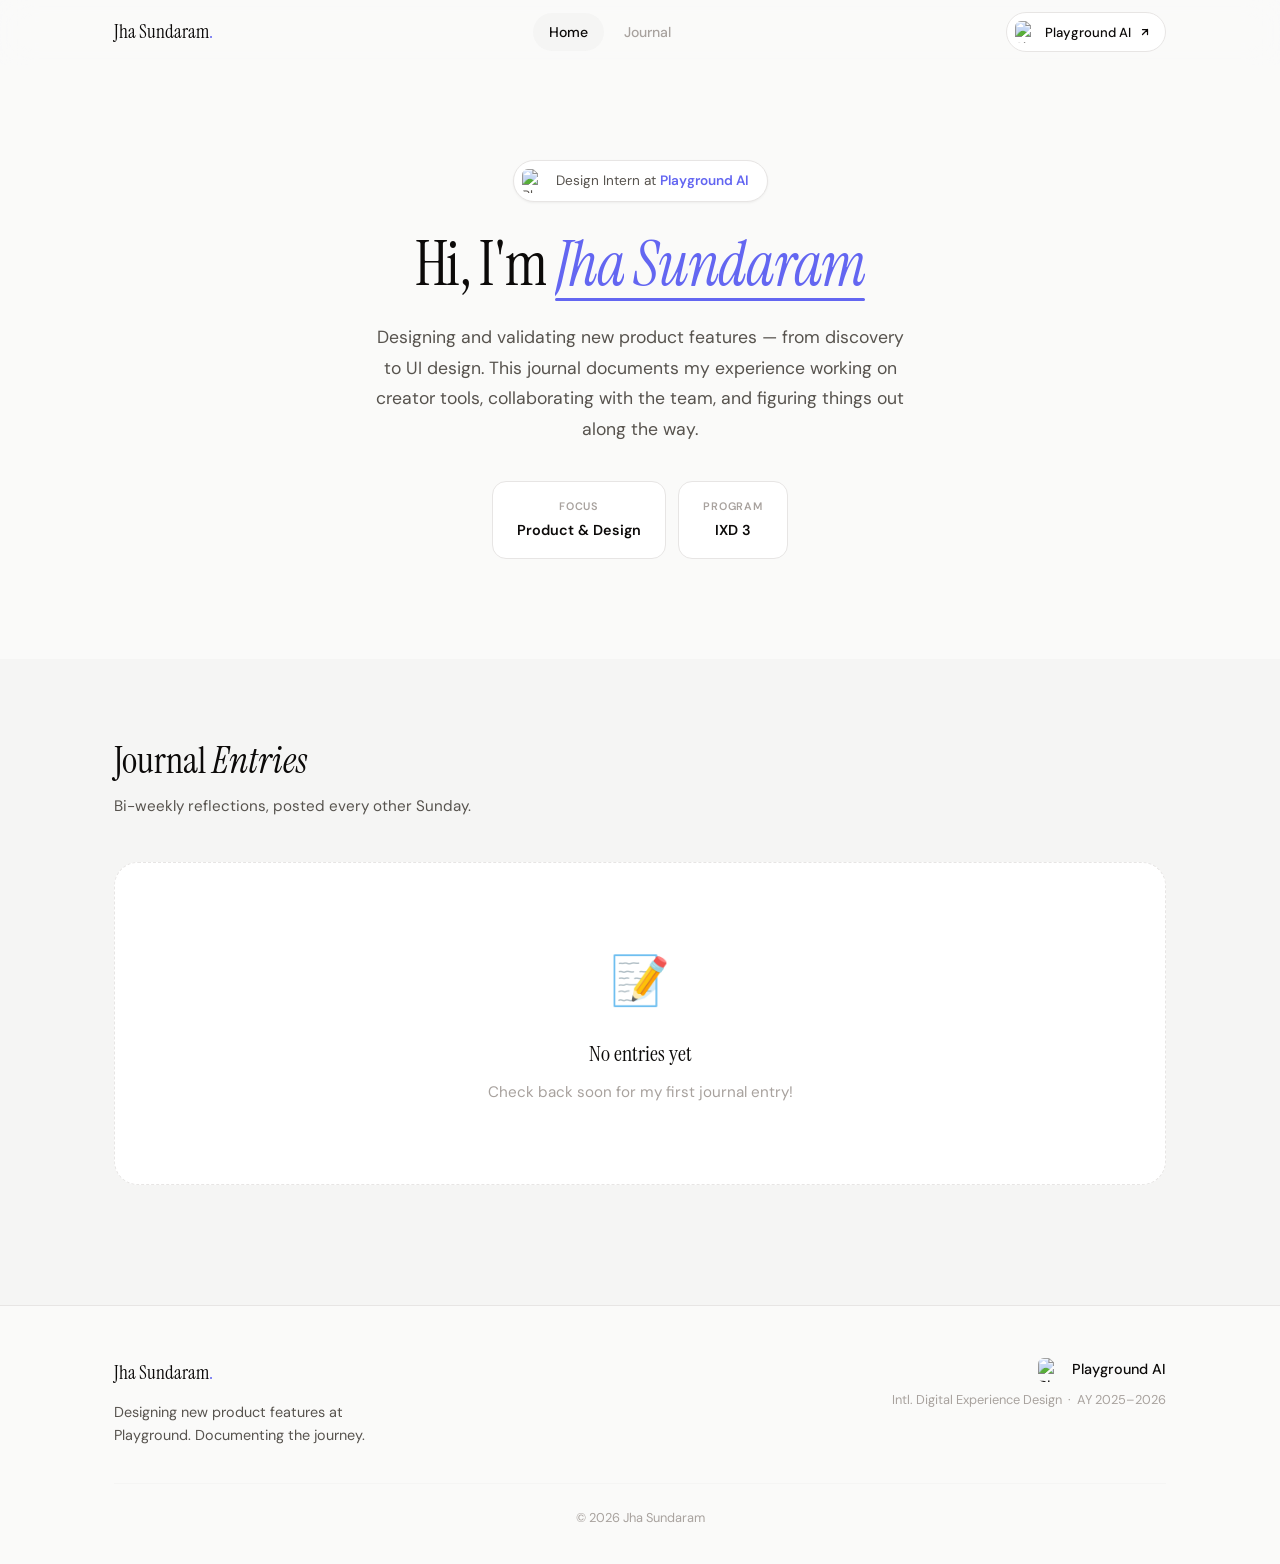
==== commit b3f7c40a: "Remove auto-seed logic, update hero metadata (Product & Design, IXD 3)" ====
--- a/index.html
+++ b/index.html
@@ -52,11 +52,11 @@
         <div class="hero-meta">
           <div class="hero-meta-item">
             <span class="meta-label">Focus</span>
-            <span class="meta-value">Product Feature Design</span>
+            <span class="meta-value">Product & Design</span>
           </div>
           <div class="hero-meta-item">
             <span class="meta-label">Program</span>
-            <span class="meta-value">Intl. DXD · 2025–26</span>
+            <span class="meta-value">IXD 3</span>
           </div>
         </div>
       </div>
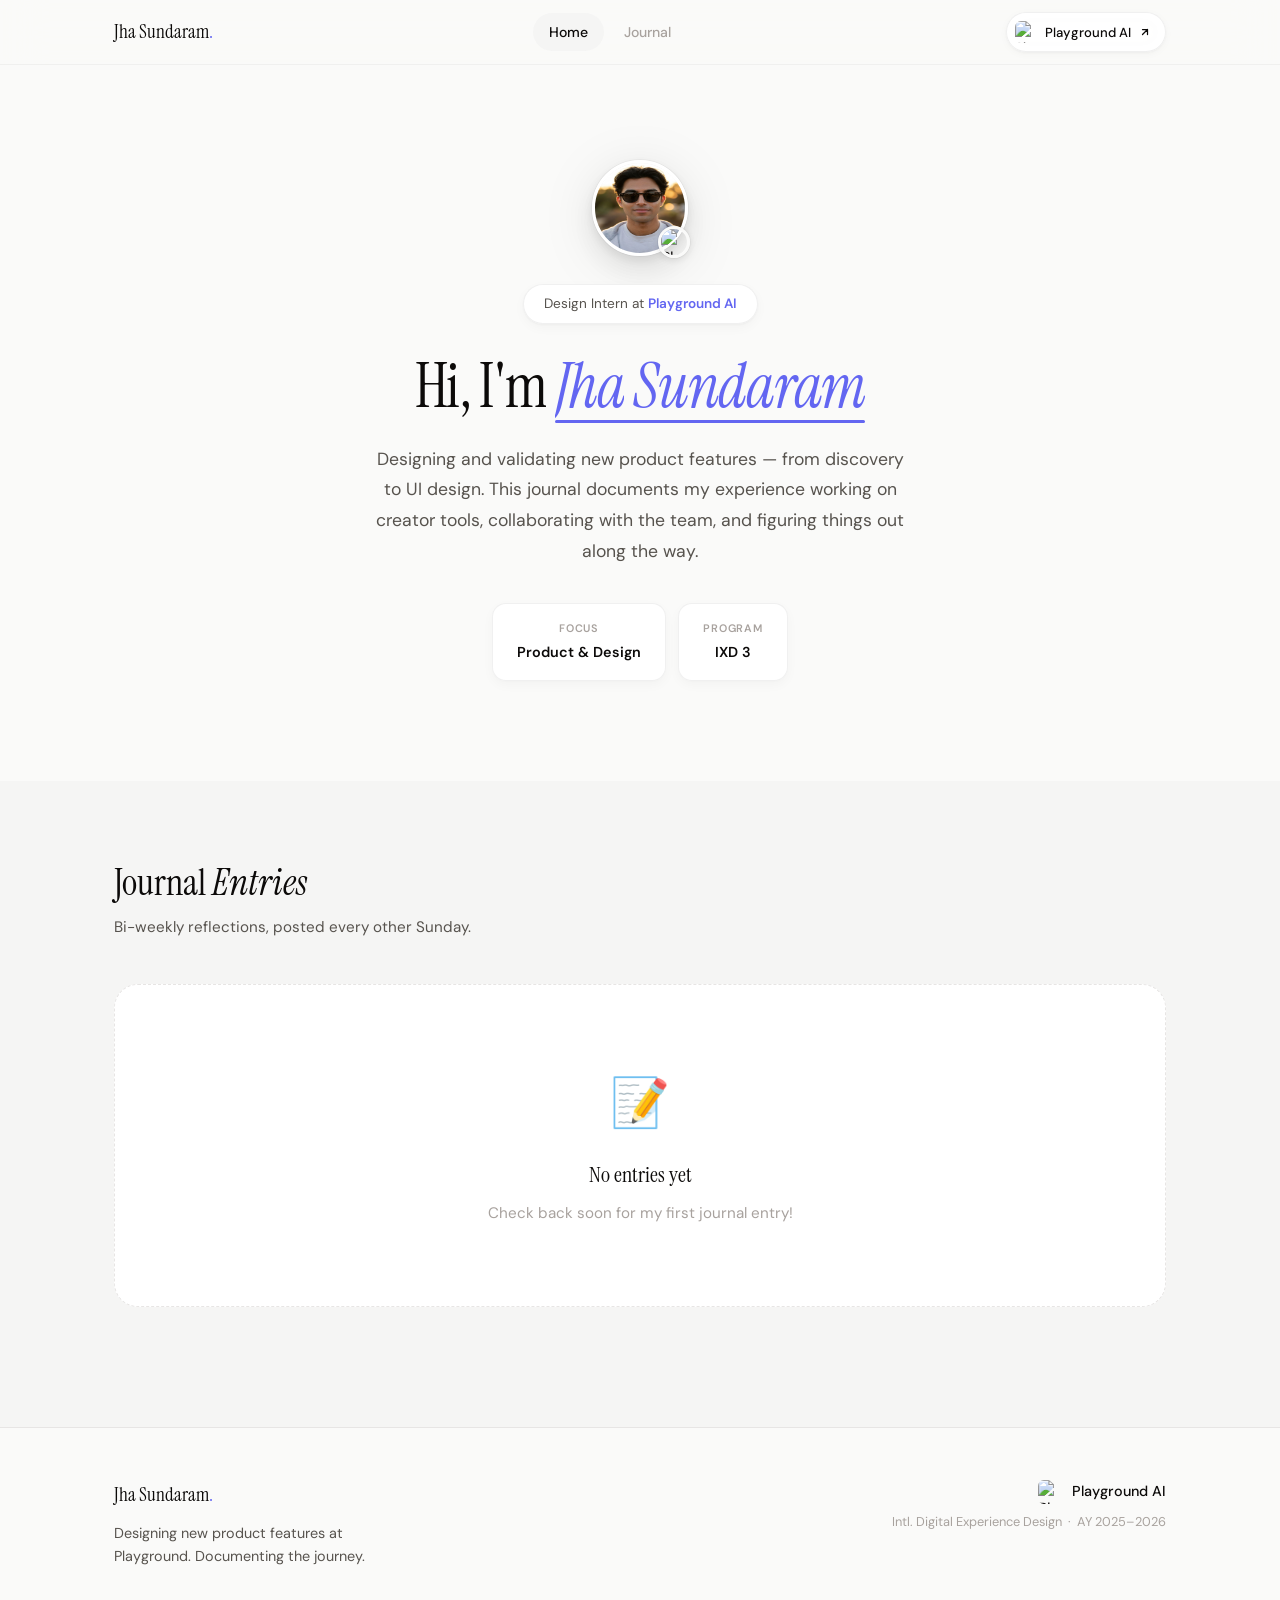
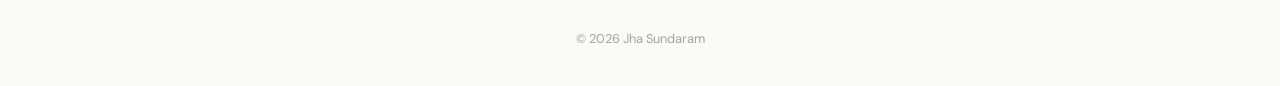
==== commit f192e4b0: "Add profile picture with Playground badge, enhance UI with Apple-inspired polish and glassmorphism" ====
--- a/index.html
+++ b/index.html
@@ -41,8 +41,13 @@
   <header class="hero">
     <div class="container">
       <div class="hero-content">
+        <div class="hero-avatar-container">
+          <div class="hero-avatar">
+            <img src="pfp.png" alt="Jha Sundaram" class="hero-avatar-img">
+            <img src="https://cdn-1.webcatalog.io/catalog/playground-ai/playground-ai-icon-filled-256.webp?v=1714776725001" alt="Playground AI" class="hero-avatar-badge">
+          </div>
+        </div>
         <div class="hero-eyebrow">
-          <img src="https://cdn-1.webcatalog.io/catalog/playground-ai/playground-ai-icon-filled-256.webp?v=1714776725001" alt="Playground AI" class="hero-company-logo">
           <span>Design Intern at <a href="https://playground.com" target="_blank">Playground AI</a></span>
         </div>
         <h1 class="hero-title">
@@ -126,7 +131,7 @@
     </div>
   </div>
 
-  <script src="supabase-config.js"></script>
+  <script src="github-config.js"></script>
   <script src="script.js"></script>
 </body>
 </html>
--- a/style.css
+++ b/style.css
@@ -21,8 +21,9 @@
   --font-heading: 'Instrument Serif', Georgia, serif;
 
   --shadow-sm: 0 1px 3px rgba(0,0,0,0.04), 0 1px 2px rgba(0,0,0,0.02);
-  --shadow-md: 0 4px 16px rgba(0,0,0,0.05);
-  --shadow-lg: 0 12px 40px rgba(0,0,0,0.08);
+  --shadow-md: 0 4px 16px rgba(0,0,0,0.05), 0 2px 4px rgba(0,0,0,0.03);
+  --shadow-lg: 0 12px 40px rgba(0,0,0,0.08), 0 4px 12px rgba(0,0,0,0.04);
+  --shadow-xl: 0 24px 64px rgba(0,0,0,0.12), 0 8px 16px rgba(0,0,0,0.06);
 
   --radius-sm: 10px;
   --radius-md: 14px;
@@ -32,6 +33,7 @@
 
   --ease-out: cubic-bezier(0.16, 1, 0.3, 1);
   --ease-spring: cubic-bezier(0.34, 1.56, 0.64, 1);
+  --ease-snappy: cubic-bezier(0.4, 0, 0.2, 1);
 }
 
 /* ─── Reset ────────────────────────────────── */
@@ -65,11 +67,12 @@
   top: 0;
   left: 0;
   height: 2px;
-  background: var(--color-text);
+  background: linear-gradient(90deg, var(--color-accent) 0%, rgba(168,85,247,0.8) 100%);
   z-index: 10000;
   transform-origin: left;
   transform: scaleX(0);
   will-change: transform;
+  box-shadow: 0 0 12px rgba(99,102,241,0.4);
 }
 
 /* ─── Fade-in System ──────────────────────── */
@@ -103,16 +106,27 @@
   left: 0;
   right: 0;
   z-index: 1000;
+  background: rgba(250,250,249,0.72);
+  backdrop-filter: blur(20px) saturate(180%);
+  -webkit-backdrop-filter: blur(20px) saturate(180%);
+  border-bottom: 1px solid rgba(0,0,0,0.04);
+  transition: all 0.4s var(--ease-out);
+}
+.nav::before {
+  content: '';
+  position: absolute;
+  inset: 0;
+  background: linear-gradient(to bottom, rgba(255,255,255,0.1), transparent);
+  pointer-events: none;
+  opacity: 0;
+  transition: opacity 0.4s;
+}
+.nav.scrolled {
   background: rgba(250,250,249,0.85);
-  backdrop-filter: blur(16px) saturate(180%);
-  -webkit-backdrop-filter: blur(16px) saturate(180%);
-  border-bottom: 1px solid transparent;
-  transition: border-color 0.3s, background 0.3s, transform 0.35s var(--ease-out);
-}
-.nav.scrolled {
-  border-bottom-color: var(--color-border);
-  background: rgba(250,250,249,0.96);
-}
+  border-bottom-color: rgba(0,0,0,0.08);
+  box-shadow: 0 1px 3px rgba(0,0,0,0.02), 0 8px 24px rgba(0,0,0,0.04);
+}
+.nav.scrolled::before { opacity: 1; }
 .nav.hidden { transform: translateY(-100%); }
 
 .nav-container {
@@ -169,22 +183,32 @@
   align-items: center;
   gap: 8px;
   padding: 8px 14px 8px 8px;
-  background: var(--color-bg-card);
-  border: 1px solid var(--color-border);
+  background: rgba(255,255,255,0.95);
+  backdrop-filter: blur(12px);
+  -webkit-backdrop-filter: blur(12px);
+  border: 1px solid rgba(0,0,0,0.06);
   color: var(--color-text);
   font-size: 0.82rem;
   font-weight: 500;
   border-radius: var(--radius-full);
-  transition: border-color 0.25s, box-shadow 0.25s;
+  box-shadow: 
+    0 1px 3px rgba(0,0,0,0.04),
+    0 2px 8px rgba(0,0,0,0.03),
+    inset 0 1px 0 rgba(255,255,255,0.5);
+  transition: all 0.35s var(--ease-out);
 }
 .nav-cta:hover {
-  border-color: var(--color-text-muted);
-  box-shadow: var(--shadow-sm);
+  border-color: rgba(0,0,0,0.1);
+  box-shadow: 
+    0 2px 6px rgba(0,0,0,0.06),
+    0 4px 16px rgba(0,0,0,0.05),
+    inset 0 1px 0 rgba(255,255,255,0.6);
+  transform: translateY(-1px) scale(1.02);
 }
 .nav-cta svg {
-  transition: transform 0.3s var(--ease-out);
-}
-.nav-cta:hover svg { transform: translate(1px, -1px); }
+  transition: transform 0.35s var(--ease-spring);
+}
+.nav-cta:hover svg { transform: translate(2px, -2px) scale(1.1); }
 
 .nav-cta-logo { width: 22px; height: 22px; border-radius: 6px; }
 
@@ -248,20 +272,92 @@
   text-align: center;
 }
 
+/* Avatar with badge overlay */
+.hero-avatar-container {
+  margin-bottom: 28px;
+  opacity: 0;
+  transform: scale(0.9) translateY(20px);
+  animation: avatarEntry 0.8s var(--ease-spring) 0.2s forwards;
+}
+
+@keyframes avatarEntry {
+  to { opacity: 1; transform: none; }
+}
+
+.hero-avatar {
+  position: relative;
+  width: 96px;
+  height: 96px;
+  margin: 0 auto;
+  filter: drop-shadow(0 8px 24px rgba(0,0,0,0.1));
+}
+
+.hero-avatar-img {
+  width: 96px;
+  height: 96px;
+  border-radius: 50%;
+  border: 3px solid var(--color-bg-card);
+  box-shadow: 
+    0 0 0 1px rgba(0,0,0,0.04),
+    0 4px 12px rgba(0,0,0,0.08),
+    0 16px 32px rgba(0,0,0,0.06);
+  transition: transform 0.5s var(--ease-out), box-shadow 0.5s;
+}
+
+.hero-avatar:hover .hero-avatar-img {
+  transform: scale(1.05);
+  box-shadow: 
+    0 0 0 1px rgba(0,0,0,0.06),
+    0 8px 20px rgba(0,0,0,0.12),
+    0 24px 48px rgba(0,0,0,0.1);
+}
+
+.hero-avatar-badge {
+  position: absolute;
+  bottom: -2px;
+  right: -2px;
+  width: 32px;
+  height: 32px;
+  border-radius: 50%;
+  border: 3px solid var(--color-bg);
+  box-shadow: 
+    0 0 0 1px rgba(0,0,0,0.04),
+    0 2px 8px rgba(0,0,0,0.1);
+  transition: transform 0.4s var(--ease-spring);
+}
+
+.hero-avatar:hover .hero-avatar-badge {
+  transform: scale(1.15) rotate(-5deg);
+}
+
 .hero-eyebrow {
   display: inline-flex;
   align-items: center;
   gap: 10px;
-  padding: 8px 18px 8px 8px;
-  background: var(--color-bg-card);
-  border: 1px solid var(--color-border);
+  padding: 8px 20px;
+  background: rgba(255,255,255,0.9);
+  backdrop-filter: blur(12px);
+  -webkit-backdrop-filter: blur(12px);
+  border: 1px solid rgba(0,0,0,0.06);
   border-radius: var(--radius-full);
   font-size: 0.85rem;
   color: var(--color-text-secondary);
   margin-bottom: 28px;
-  box-shadow: var(--shadow-sm);
-}
-.hero-company-logo { width: 24px; height: 24px; border-radius: 6px; }
+  box-shadow: 
+    0 1px 3px rgba(0,0,0,0.04),
+    0 4px 12px rgba(0,0,0,0.03),
+    inset 0 1px 0 rgba(255,255,255,0.5);
+  transition: all 0.4s var(--ease-out);
+}
+
+.hero-eyebrow:hover {
+  border-color: rgba(0,0,0,0.1);
+  box-shadow: 
+    0 2px 6px rgba(0,0,0,0.06),
+    0 8px 20px rgba(0,0,0,0.05),
+    inset 0 1px 0 rgba(255,255,255,0.6);
+  transform: translateY(-1px);
+}
 .hero-eyebrow a {
   color: var(--color-accent);
   font-weight: 600;
@@ -369,16 +465,39 @@
   flex-direction: column;
   gap: 4px;
   padding: 16px 24px;
-  background: var(--color-bg-card);
-  border: 1px solid var(--color-border);
+  background: rgba(255,255,255,0.9);
+  backdrop-filter: blur(12px);
+  -webkit-backdrop-filter: blur(12px);
+  border: 1px solid rgba(0,0,0,0.06);
   border-radius: var(--radius-md);
-  transition: border-color 0.3s, box-shadow 0.3s, transform 0.3s var(--ease-out);
-}
+  box-shadow: 
+    0 1px 3px rgba(0,0,0,0.02),
+    0 4px 12px rgba(0,0,0,0.03),
+    inset 0 1px 0 rgba(255,255,255,0.5);
+  transition: all 0.4s var(--ease-out);
+  position: relative;
+}
+
+.hero-meta-item::before {
+  content: '';
+  position: absolute;
+  inset: 0;
+  border-radius: var(--radius-md);
+  background: linear-gradient(135deg, rgba(99,102,241,0.03), rgba(99,102,241,0));
+  opacity: 0;
+  transition: opacity 0.4s;
+}
+
 .hero-meta-item:hover {
-  border-color: var(--color-text-muted);
-  box-shadow: var(--shadow-md);
-  transform: translateY(-2px);
-}
+  border-color: rgba(0,0,0,0.1);
+  box-shadow: 
+    0 2px 6px rgba(0,0,0,0.04),
+    0 8px 20px rgba(0,0,0,0.06),
+    inset 0 1px 0 rgba(255,255,255,0.6);
+  transform: translateY(-3px) scale(1.02);
+}
+
+.hero-meta-item:hover::before { opacity: 1; }
 
 .meta-label {
   font-size: 0.68rem;
@@ -430,17 +549,42 @@
   display: grid;
   grid-template-columns: 1fr 1.2fr;
   background: var(--color-bg-card);
-  border: 1px solid var(--color-border);
+  border: 1px solid rgba(0,0,0,0.06);
   border-radius: var(--radius-xl);
   overflow: hidden;
   cursor: pointer;
-  transition: border-color 0.35s, box-shadow 0.45s var(--ease-out), transform 0.45s var(--ease-out);
-}
+  position: relative;
+  box-shadow: 
+    0 1px 3px rgba(0,0,0,0.02),
+    0 4px 12px rgba(0,0,0,0.03);
+  transition: all 0.5s var(--ease-out);
+}
+
+.featured-card::before {
+  content: '';
+  position: absolute;
+  inset: 0;
+  border-radius: var(--radius-xl);
+  padding: 1px;
+  background: linear-gradient(135deg, rgba(255,255,255,0.8), rgba(255,255,255,0));
+  -webkit-mask: linear-gradient(#fff 0 0) content-box, linear-gradient(#fff 0 0);
+  -webkit-mask-composite: xor;
+  mask-composite: exclude;
+  opacity: 0;
+  transition: opacity 0.5s;
+  pointer-events: none;
+}
+
 .featured-card:hover {
-  border-color: var(--color-text-muted);
-  box-shadow: var(--shadow-lg);
-  transform: translateY(-4px);
-}
+  border-color: rgba(0,0,0,0.1);
+  box-shadow: 
+    0 4px 12px rgba(0,0,0,0.04),
+    0 16px 48px rgba(0,0,0,0.08),
+    0 24px 80px rgba(0,0,0,0.06);
+  transform: translateY(-6px);
+}
+
+.featured-card:hover::before { opacity: 1; }
 
 .featured-image {
   position: relative;
@@ -450,11 +594,28 @@
 .featured-image-bg {
   position: absolute;
   inset: 0;
-  background: linear-gradient(135deg, var(--color-accent-light) 0%, #F5F0FF 100%);
+  background: linear-gradient(135deg, 
+    rgba(99,102,241,0.08) 0%, 
+    rgba(168,85,247,0.06) 50%,
+    rgba(236,72,153,0.05) 100%);
   display: flex;
   align-items: center;
   justify-content: center;
-  transition: transform 0.6s var(--ease-out);
+  transition: transform 0.7s var(--ease-out);
+  overflow: hidden;
+}
+
+.featured-image-bg::before {
+  content: '';
+  position: absolute;
+  inset: -50%;
+  background: radial-gradient(circle at center, rgba(255,255,255,0.1), transparent 70%);
+  animation: shimmer 8s ease-in-out infinite;
+}
+
+@keyframes shimmer {
+  0%, 100% { transform: translate(0, 0) scale(1); opacity: 0; }
+  50% { transform: translate(10%, -10%) scale(1.2); opacity: 1; }
 }
 .featured-card:hover .featured-image-bg { transform: scale(1.04); }
 .featured-emoji {
@@ -547,18 +708,38 @@
 
 .post-card {
   background: var(--color-bg-card);
-  border: 1px solid var(--color-border);
+  border: 1px solid rgba(0,0,0,0.06);
   border-radius: var(--radius-lg);
   padding: 26px;
   cursor: pointer;
-  transition: border-color 0.3s, box-shadow 0.4s var(--ease-out), transform 0.4s var(--ease-out);
   position: relative;
-}
+  box-shadow: 
+    0 1px 3px rgba(0,0,0,0.02),
+    0 2px 8px rgba(0,0,0,0.02);
+  transition: all 0.45s var(--ease-out);
+}
+
+.post-card::before {
+  content: '';
+  position: absolute;
+  inset: 0;
+  border-radius: var(--radius-lg);
+  background: linear-gradient(135deg, rgba(255,255,255,0.6), transparent);
+  opacity: 0;
+  transition: opacity 0.45s;
+  pointer-events: none;
+}
+
 .post-card:hover {
-  border-color: var(--color-text-muted);
-  box-shadow: var(--shadow-md);
-  transform: translateY(-3px);
-}
+  border-color: rgba(0,0,0,0.1);
+  box-shadow: 
+    0 2px 8px rgba(0,0,0,0.04),
+    0 8px 24px rgba(0,0,0,0.06),
+    0 16px 48px rgba(0,0,0,0.04);
+  transform: translateY(-4px) scale(1.01);
+}
+
+.post-card:hover::before { opacity: 1; }
 
 .post-card-header {
   display: flex;
@@ -659,15 +840,21 @@
   justify-content: center;
   opacity: 0;
   pointer-events: none;
-  transition: opacity 0.35s;
+  transition: opacity 0.4s var(--ease-out);
 }
 .post-modal.open { opacity: 1; pointer-events: auto; }
 
 .post-modal-overlay {
   position: absolute; inset: 0;
-  background: rgba(12,10,9,0.5);
-  backdrop-filter: blur(6px);
-  -webkit-backdrop-filter: blur(6px);
+  background: rgba(12,10,9,0.4);
+  backdrop-filter: blur(12px) saturate(120%);
+  -webkit-backdrop-filter: blur(12px) saturate(120%);
+  animation: fadeIn 0.4s var(--ease-out);
+}
+
+@keyframes fadeIn {
+  from { opacity: 0; }
+  to { opacity: 1; }
 }
 
 .post-modal-content {
@@ -678,11 +865,16 @@
   max-height: 100vh;
   overflow-y: auto;
   border-radius: 0;
-  box-shadow: var(--shadow-lg);
-  transform: translateY(32px);
-  transition: transform 0.45s var(--ease-out);
-}
-.post-modal.open .post-modal-content { transform: none; }
+  box-shadow: 
+    0 8px 32px rgba(0,0,0,0.12),
+    0 24px 80px rgba(0,0,0,0.15),
+    inset 0 1px 0 rgba(255,255,255,0.5);
+  transform: translateY(40px) scale(0.96);
+  transition: transform 0.5s var(--ease-spring);
+}
+.post-modal.open .post-modal-content { 
+  transform: none; 
+}
 
 @media (min-width: 840px) {
   .post-modal-content {
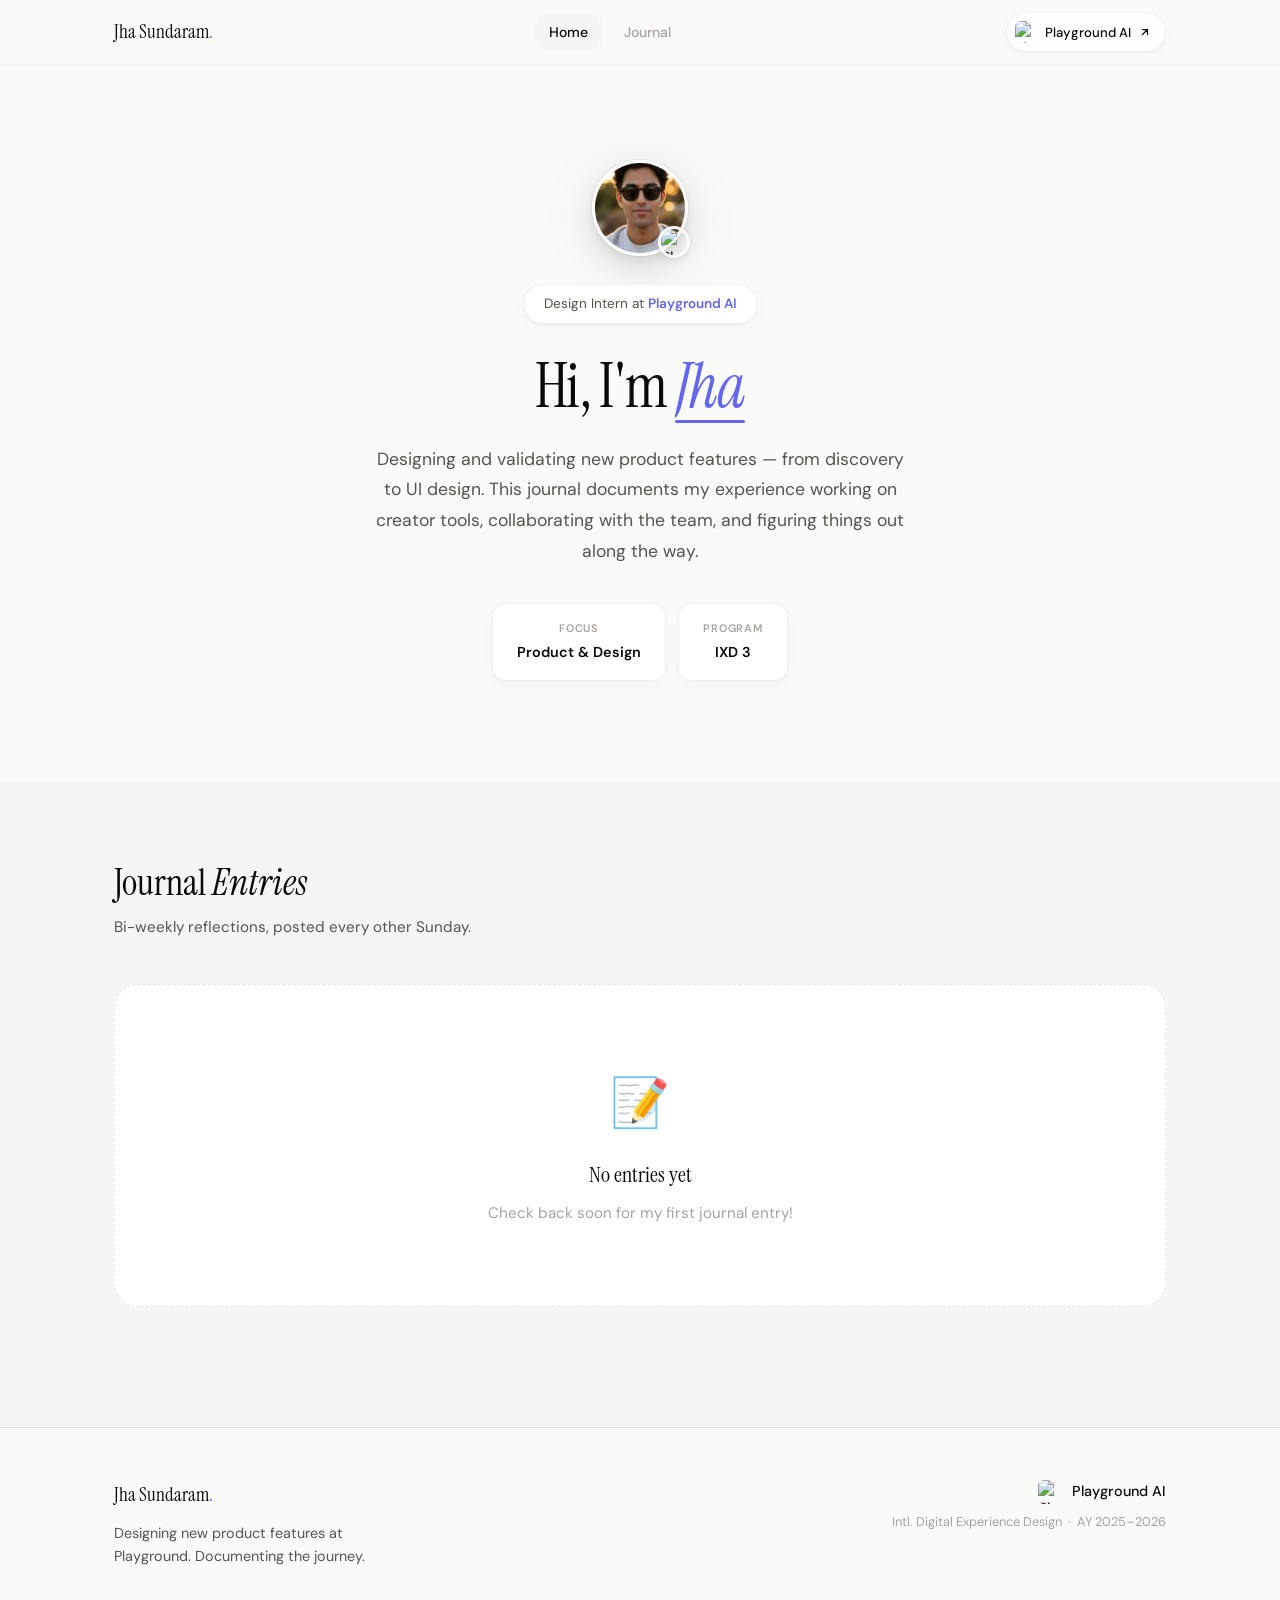
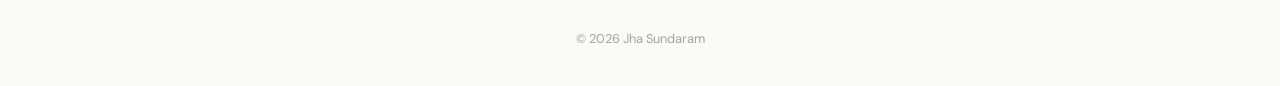
==== commit f6a1ca15: "Update hero title to 'Hi, I'm Jha'" ====
--- a/index.html
+++ b/index.html
@@ -51,7 +51,7 @@
           <span>Design Intern at <a href="https://playground.com" target="_blank">Playground AI</a></span>
         </div>
         <h1 class="hero-title">
-          Hi, I'm <span class="hero-name">Jha Sundaram</span>
+          Hi, I'm <span class="hero-name">Jha</span>
         </h1>
         <p class="hero-subtitle">Designing and validating new product features — from discovery to UI design. This journal documents my experience working on creator tools, collaborating with the team, and figuring things out along the way.</p>
         <div class="hero-meta">
--- a/style.css
+++ b/style.css
@@ -297,6 +297,8 @@
   height: 96px;
   border-radius: 50%;
   border: 3px solid var(--color-bg-card);
+  object-fit: cover;
+  object-position: center;
   box-shadow: 
     0 0 0 1px rgba(0,0,0,0.04),
     0 4px 12px rgba(0,0,0,0.08),
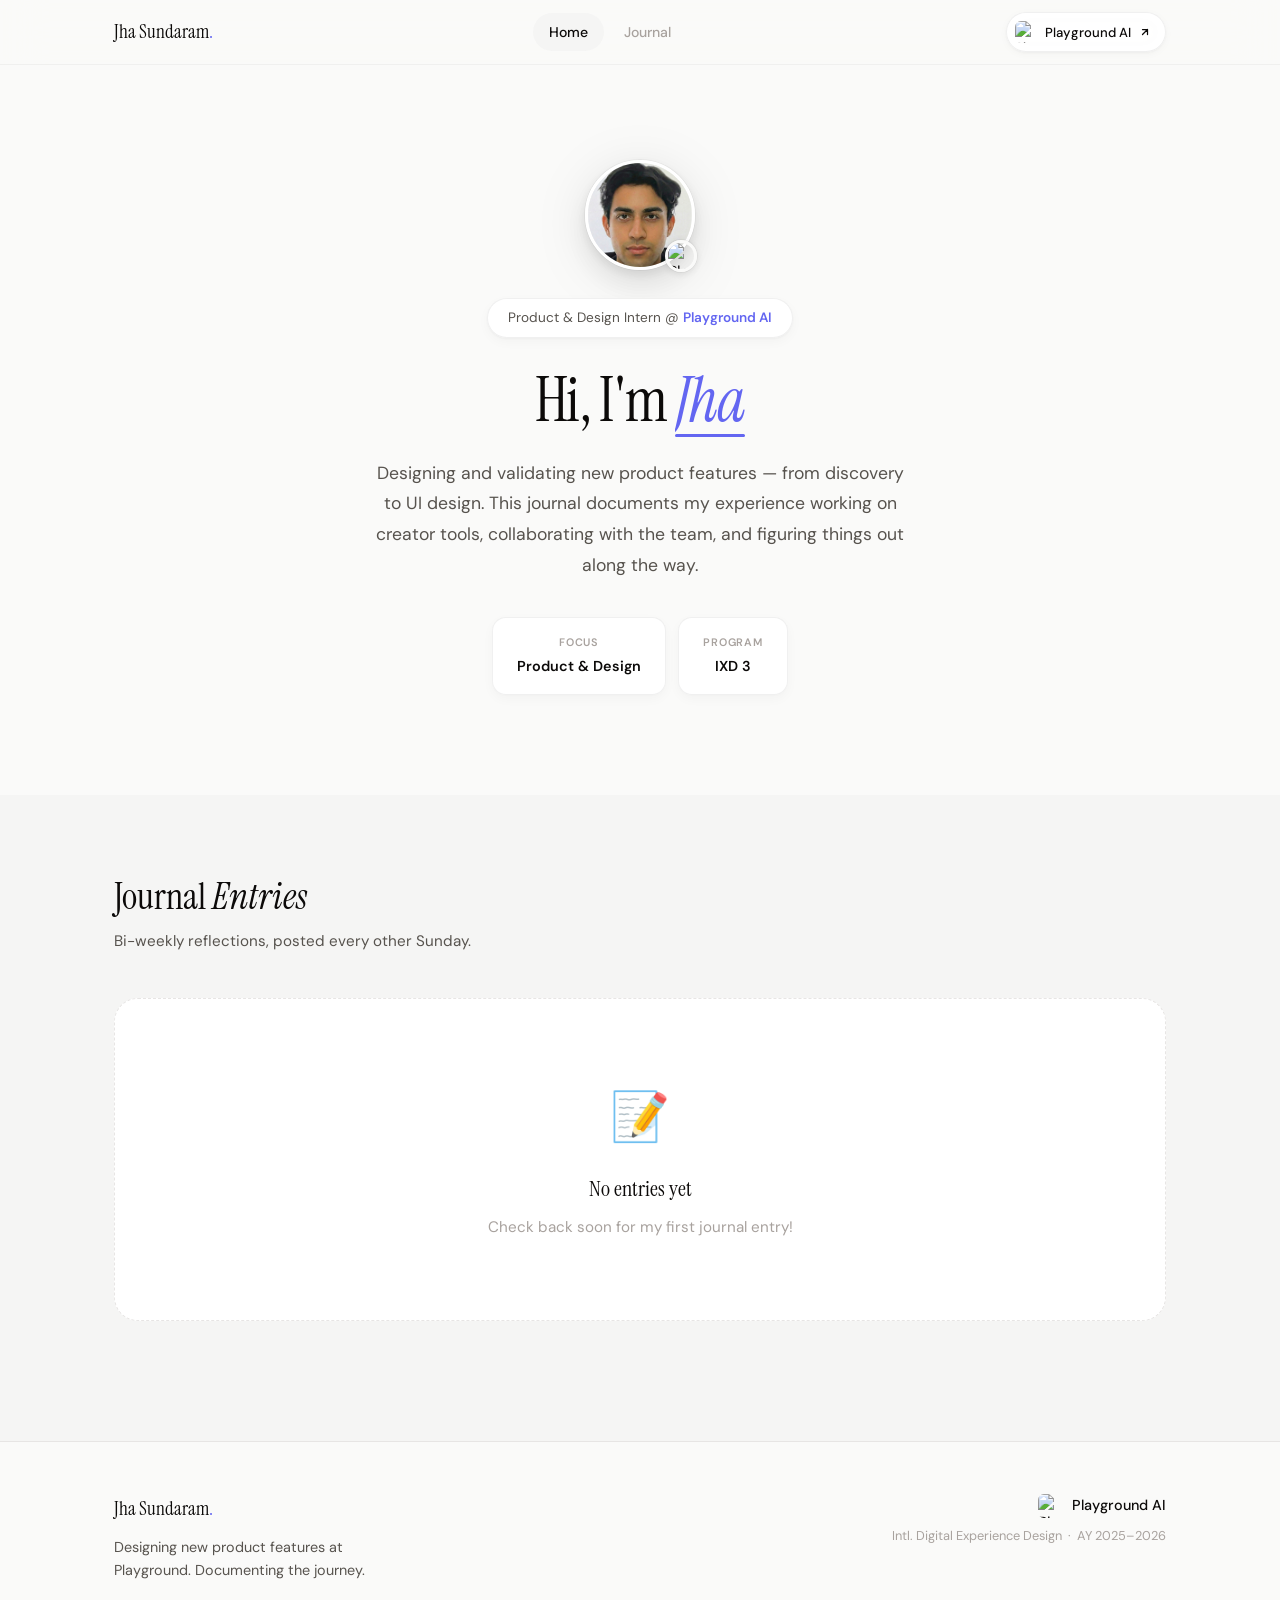
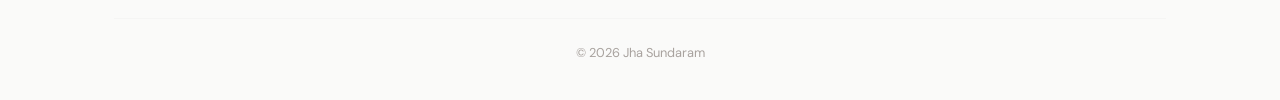
==== commit 1ca59f2c: "Update title to Product & Design Intern Co-authored-by: Cursor <cursoragent@cursor.com>" ====
--- a/index.html
+++ b/index.html
@@ -48,7 +48,7 @@
           </div>
         </div>
         <div class="hero-eyebrow">
-          <span>Design Intern at <a href="https://playground.com" target="_blank">Playground AI</a></span>
+          <span>Product & Design Intern @ <a href="https://playground.com" target="_blank">Playground AI</a></span>
         </div>
         <h1 class="hero-title">
           Hi, I'm <span class="hero-name">Jha</span>
--- a/style.css
+++ b/style.css
@@ -286,15 +286,15 @@
 
 .hero-avatar {
   position: relative;
-  width: 96px;
-  height: 96px;
+  width: 110px;
+  height: 110px;
   margin: 0 auto;
   filter: drop-shadow(0 8px 24px rgba(0,0,0,0.1));
 }
 
 .hero-avatar-img {
-  width: 96px;
-  height: 96px;
+  width: 110px;
+  height: 110px;
   border-radius: 50%;
   border: 3px solid var(--color-bg-card);
   object-fit: cover;
